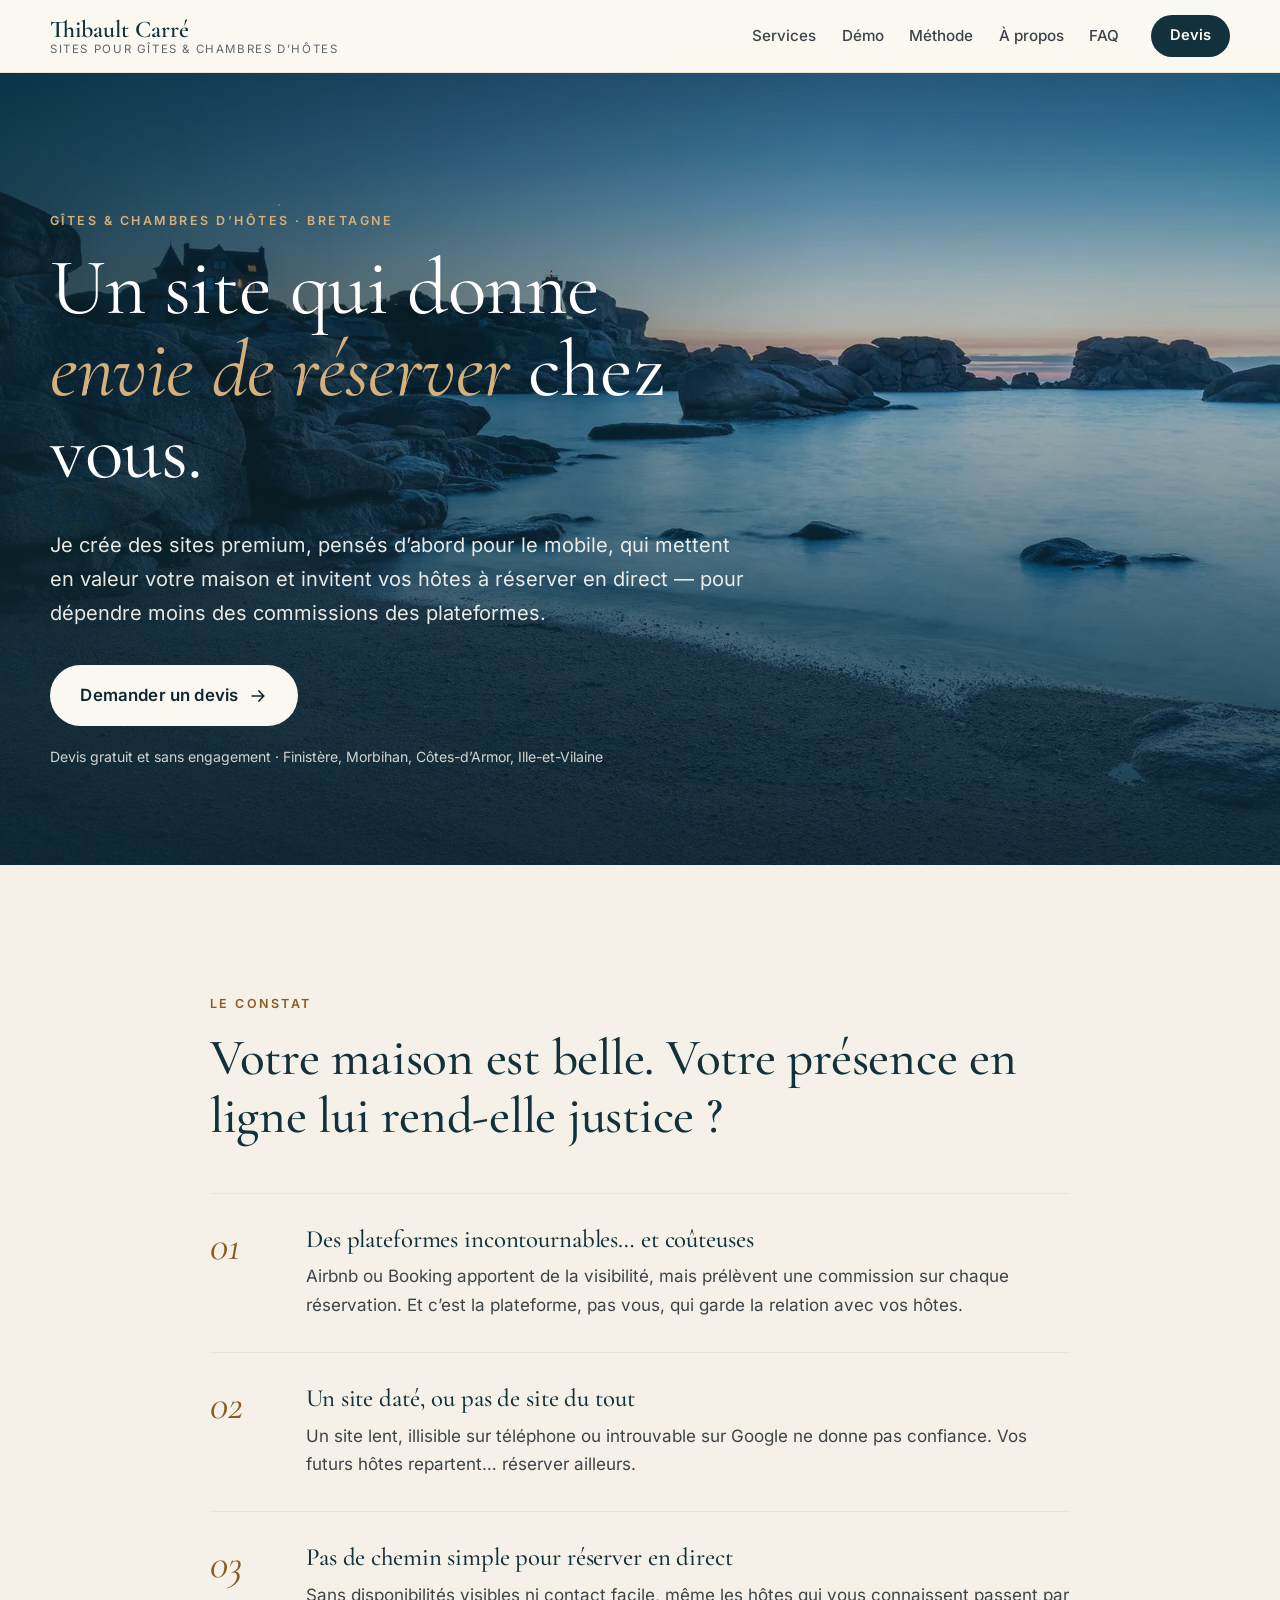
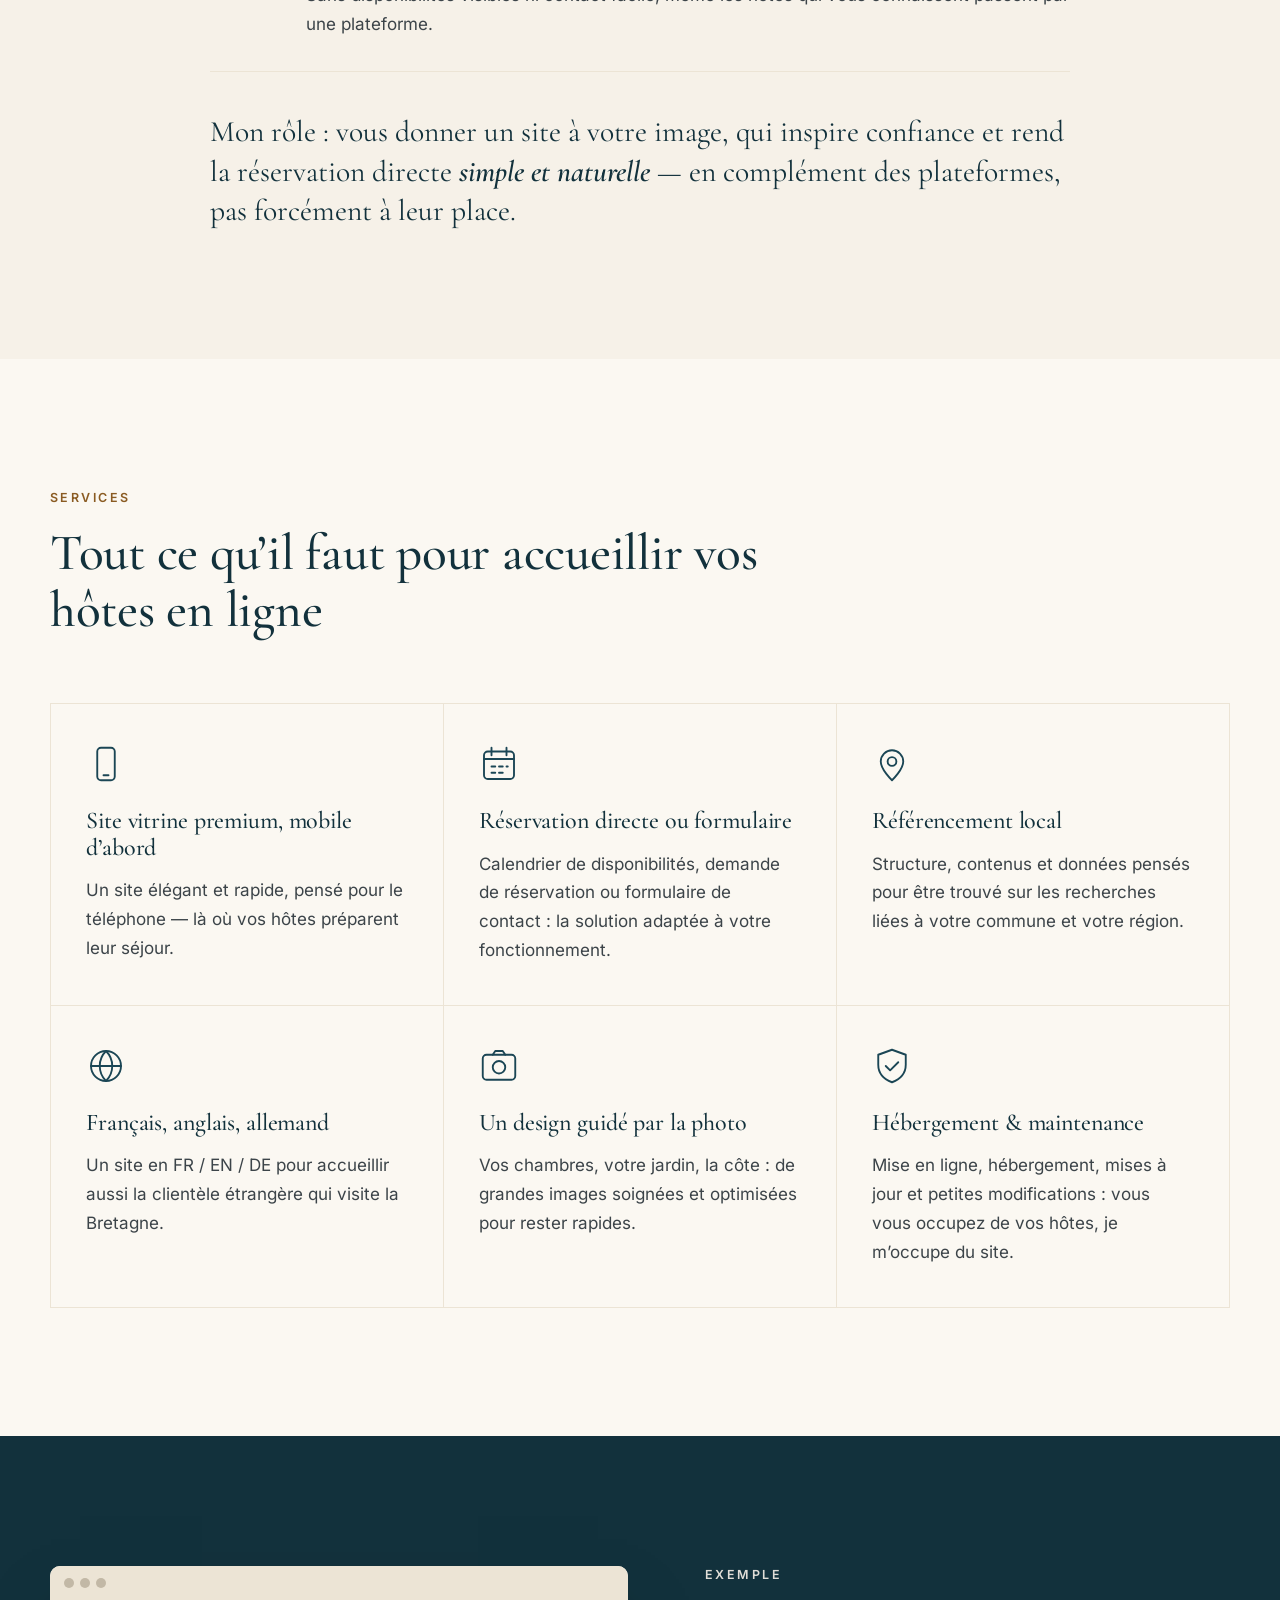
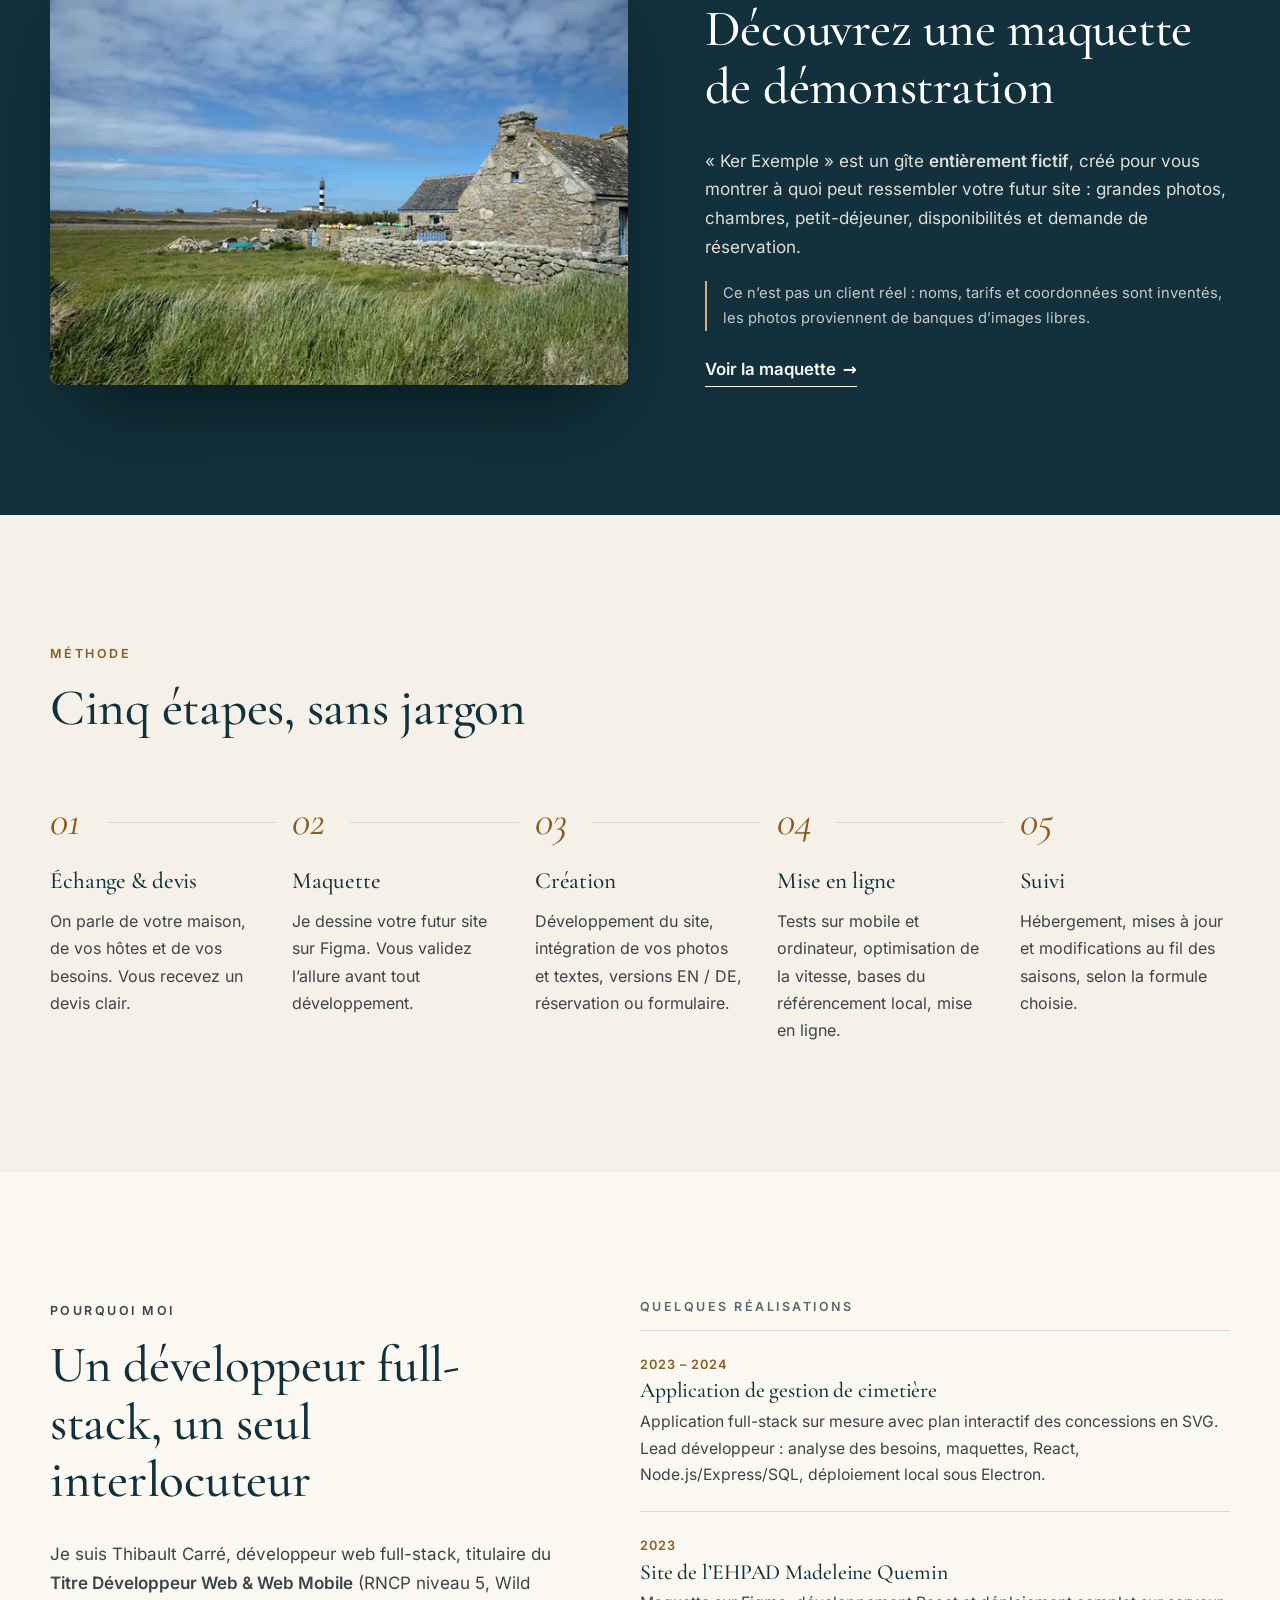
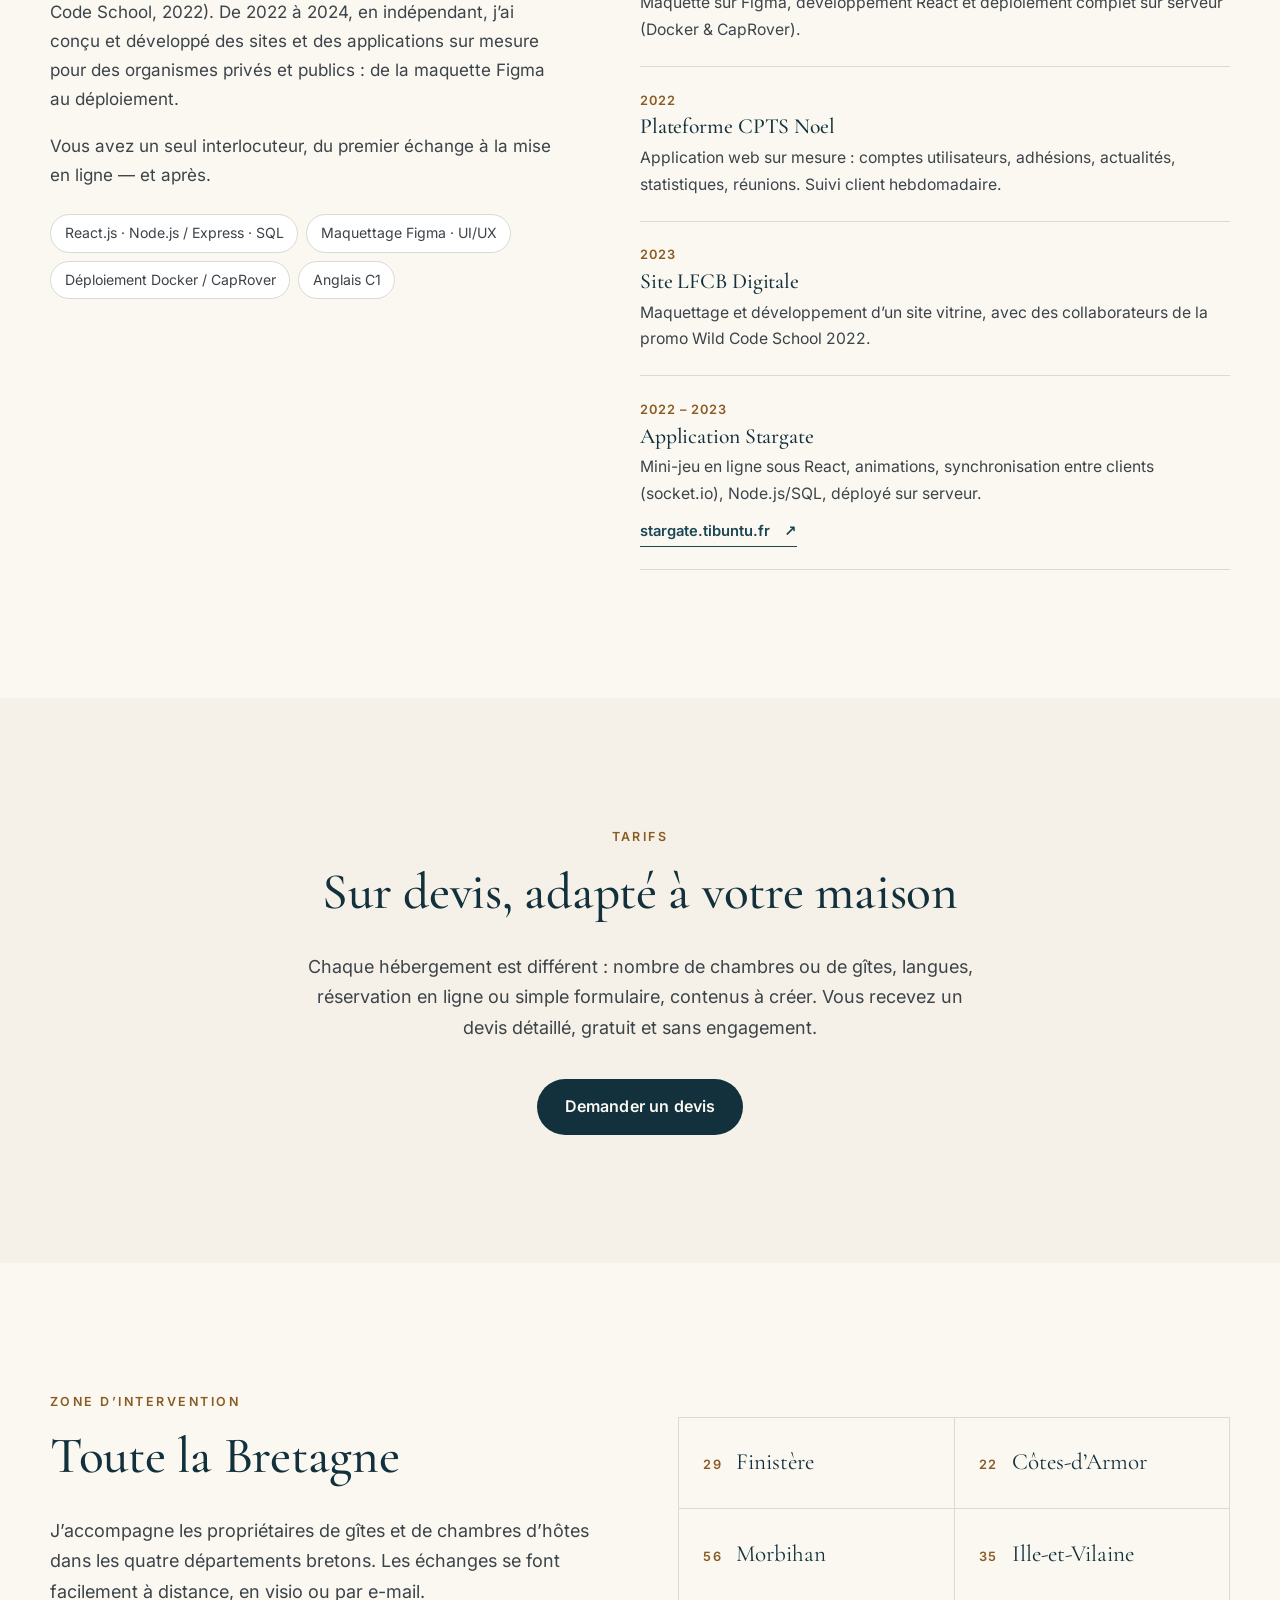
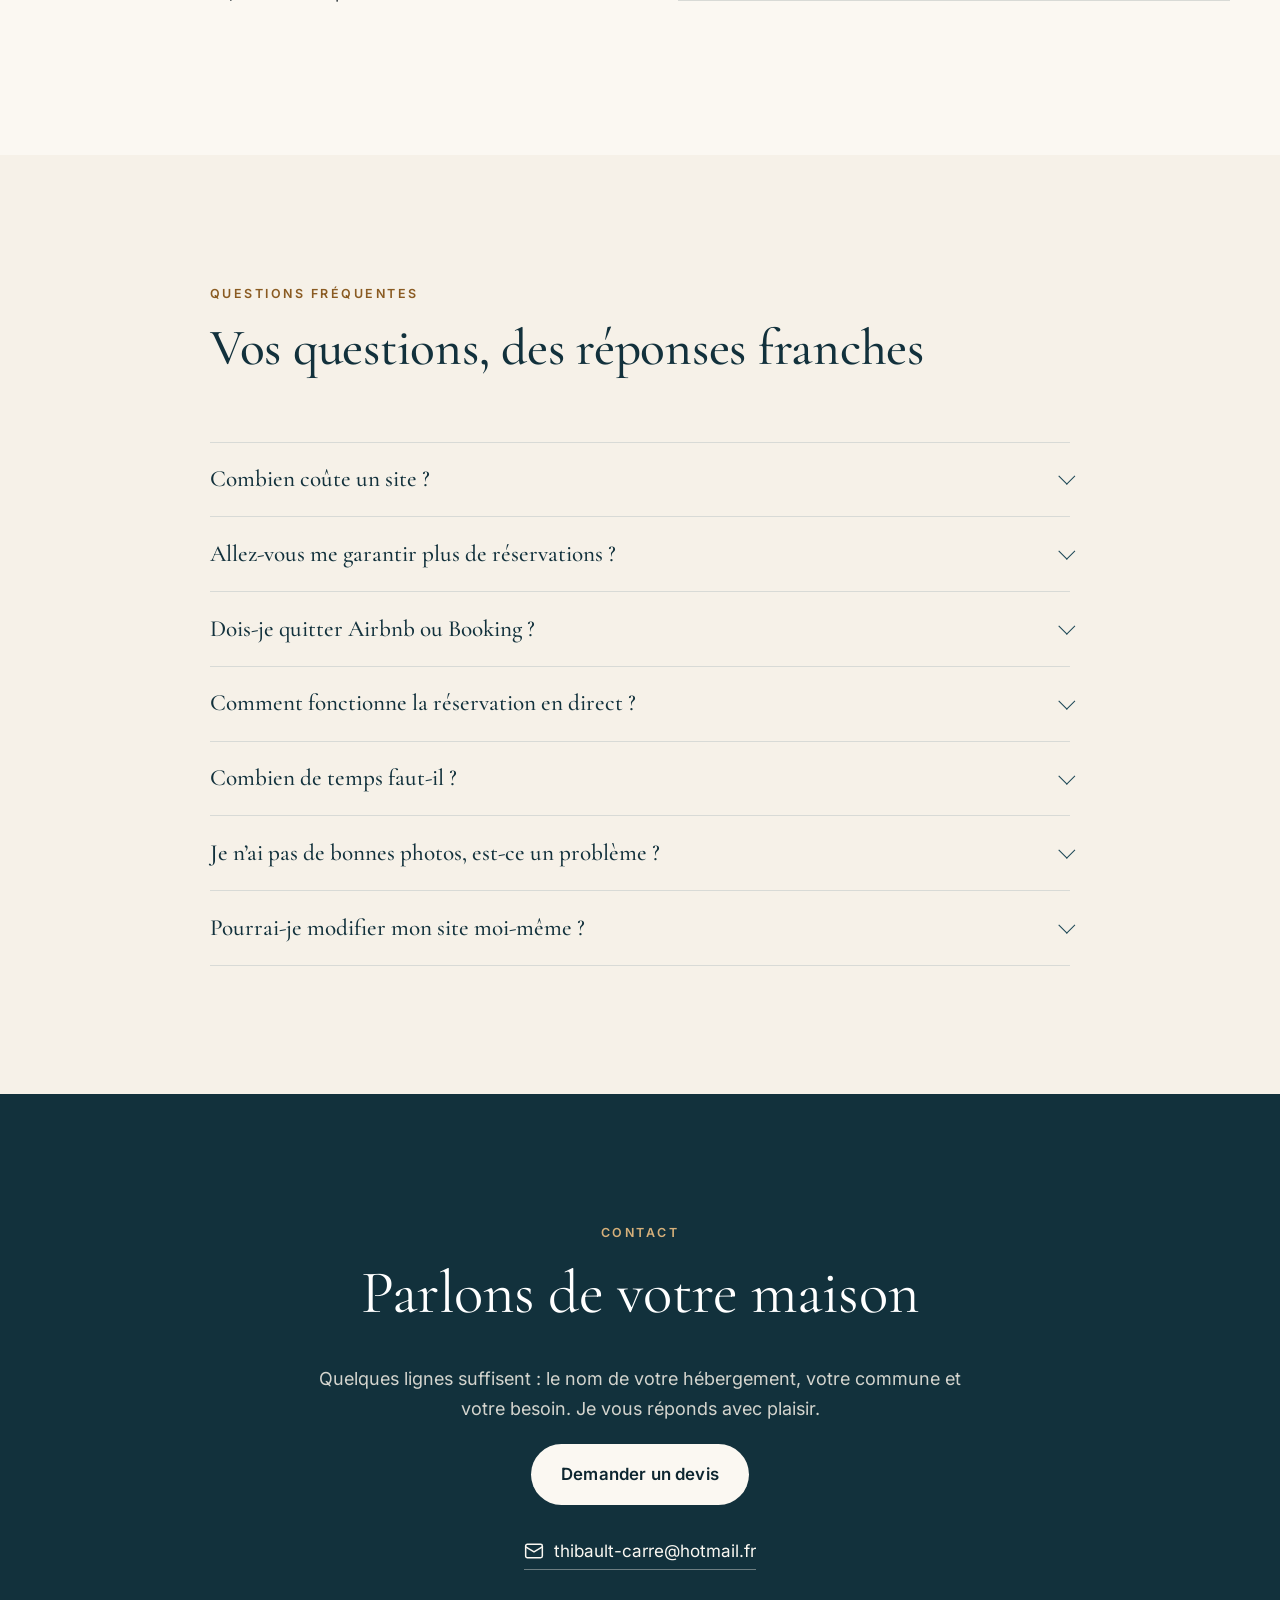
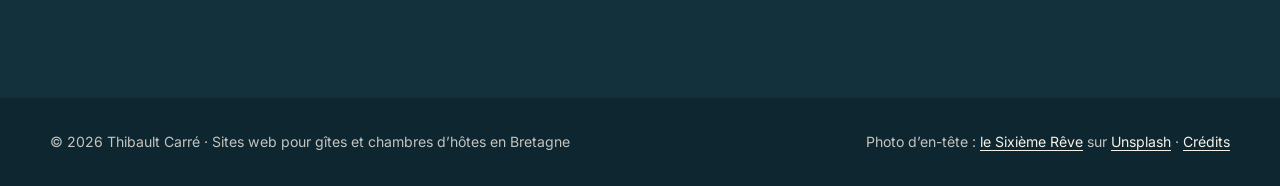
==== index.html @ 079b526a "Initial site" ====
<!DOCTYPE html>
<html lang="fr">
<head>
  <meta name="robots" content="noindex, nofollow">
  <meta charset="utf-8">
  <meta name="viewport" content="width=device-width, initial-scale=1">
  <!-- À PERSONNALISER : nom de marque (titre, og:site_name, JSON-LD, en-tête, pied de page) -->
  <title>Sites web premium pour gîtes et chambres d’hôtes en Bretagne — Thibault Carré</title>
  <meta name="description" content="Création de sites web premium, pensés mobile, pour les gîtes et chambres d’hôtes en Bretagne (Finistère, Morbihan, Côtes-d’Armor, Ille-et-Vilaine) : réservation en direct, référencement local, FR/EN/DE. Devis gratuit.">
  <meta name="author" content="Thibault Carré">
  <meta name="theme-color" content="#12313c">
  <!-- À COMPLÉTER une fois le domaine choisi : <link rel="canonical" href="https://VOTRE-DOMAINE/"> -->

  <!-- Open Graph / partage -->
  <meta property="og:type" content="website">
  <meta property="og:locale" content="fr_FR">
  <meta property="og:site_name" content="Thibault Carré — Sites pour gîtes en Bretagne">
  <meta property="og:title" content="Un site qui donne envie de réserver chez vous">
  <meta property="og:description" content="Sites web premium pour gîtes et chambres d’hôtes en Bretagne : plus de réservations en direct, moins de dépendance aux plateformes.">
  <!-- À COMPLÉTER : remplacer par l’URL absolue une fois en ligne (ex. https://VOTRE-DOMAINE/assets/img/og-image.jpg) -->
  <meta property="og:image" content="assets/img/og-image.jpg">
  <meta property="og:image:width" content="1200">
  <meta property="og:image:height" content="630">
  <meta property="og:image:alt" content="Côte de granit en Bretagne au crépuscule">
  <meta name="twitter:card" content="summary_large_image">

  <link rel="icon" href="assets/favicon.svg" type="image/svg+xml">
  <link rel="preload" href="assets/fonts/cormorant-garamond-latin-wght-normal.woff2" as="font" type="font/woff2" crossorigin>
  <link rel="preload" href="assets/fonts/inter-latin-wght-normal.woff2" as="font" type="font/woff2" crossorigin>
  <link rel="preload" as="image" href="assets/img/hero-cote-1280.webp" imagesrcset="assets/img/hero-cote-800.webp 800w, assets/img/hero-cote-1280.webp 1280w, assets/img/hero-cote-1920.webp 1920w" imagesizes="100vw" fetchpriority="high">
  <link rel="stylesheet" href="css/style.css">

  <script type="application/ld+json">
  {
    "@context": "https://schema.org",
    "@type": "ProfessionalService",
    "name": "Thibault Carré — Sites web pour gîtes et chambres d’hôtes en Bretagne",
    "description": "Création de sites web premium, mobile-first, pour gîtes et chambres d’hôtes : réservation en direct ou formulaire de contact, référencement local, sites multilingues FR/EN/DE, hébergement et maintenance.",
    "email": "mailto:thibault-carre@hotmail.fr",
    "image": "assets/img/og-image.jpg",
    "priceRange": "Sur devis",
    "founder": {
      "@type": "Person",
      "name": "Thibault Carré",
      "jobTitle": "Développeur web full-stack",
      "hasCredential": {
        "@type": "EducationalOccupationalCredential",
        "name": "Titre Professionnel Développeur Web & Web Mobile (RNCP niveau 5)",
        "recognizedBy": { "@type": "Organization", "name": "Wild Code School" }
      }
    },
    "areaServed": [
      { "@type": "AdministrativeArea", "name": "Finistère" },
      { "@type": "AdministrativeArea", "name": "Morbihan" },
      { "@type": "AdministrativeArea", "name": "Côtes-d’Armor" },
      { "@type": "AdministrativeArea", "name": "Ille-et-Vilaine" }
    ],
    "availableLanguage": ["fr", "en"],
    "serviceType": ["Création de site web", "Référencement local", "Hébergement et maintenance de site web"]
  }
  </script>
</head>
<body>
  <a class="skip-link" href="#contenu">Aller au contenu principal</a>

  <header class="site-header">
    <div class="container header-inner">
      <!-- À PERSONNALISER : nom de marque -->
      <a class="brand" href="#top">
        <span class="brand-name">Thibault Carré</span>
        <span class="brand-sub">Sites pour gîtes &amp; chambres d’hôtes</span>
      </a>
      <nav aria-label="Navigation principale">
        <ul class="nav-links">
          <li><a href="#services">Services</a></li>
          <li><a href="#demo">Démo</a></li>
          <li><a href="#methode">Méthode</a></li>
          <li><a href="#apropos">À propos</a></li>
          <li id="nav-temoignages" hidden><a href="#temoignages">Avis</a></li>
          <li><a href="#faq">FAQ</a></li>
        </ul>
      </nav>
      <a class="btn btn-small" href="mailto:thibault-carre@hotmail.fr?subject=Demande%20de%20devis%20%E2%80%93%20site%20pour%20mon%20g%C3%AEte%20ou%20ma%20chambre%20d%E2%80%99h%C3%B4tes&amp;body=Bonjour%20Thibault%2C%0A%0ANom%20de%20l%E2%80%99h%C3%A9bergement%20%3A%0ACommune%20%2F%20d%C3%A9partement%20%3A%0ASite%20actuel%20(s%E2%80%99il%20existe)%20%3A%0AVotre%20besoin%20%3A%0A%0AMerci%20!">Devis</a>
    </div>
  </header>

  <main id="contenu" tabindex="-1">
    <!-- HERO -->
    <section id="top" class="hero" aria-labelledby="hero-title">
      <picture class="hero-media">
        <img src="assets/img/hero-cote-1280.webp"
             srcset="assets/img/hero-cote-800.webp 800w, assets/img/hero-cote-1280.webp 1280w, assets/img/hero-cote-1920.webp 1920w"
             sizes="100vw" width="1920" height="1280" fetchpriority="high" decoding="async"
             alt="Plage et rochers de granit en Bretagne au crépuscule">
      </picture>
      <div class="container hero-content">
        <p class="eyebrow eyebrow-light">Gîtes &amp; chambres d’hôtes · Bretagne</p>
        <h1 id="hero-title">Un site qui donne <em>envie de réserver</em> chez vous.</h1>
        <p class="hero-lead">
          Je crée des sites premium, pensés d’abord pour le mobile, qui mettent en valeur votre maison et
          invitent vos hôtes à réserver en direct — pour dépendre moins des commissions des plateformes.
        </p>
        <a class="btn btn-hero" href="mailto:thibault-carre@hotmail.fr?subject=Demande%20de%20devis%20%E2%80%93%20site%20pour%20mon%20g%C3%AEte%20ou%20ma%20chambre%20d%E2%80%99h%C3%B4tes&amp;body=Bonjour%20Thibault%2C%0A%0ANom%20de%20l%E2%80%99h%C3%A9bergement%20%3A%0ACommune%20%2F%20d%C3%A9partement%20%3A%0ASite%20actuel%20(s%E2%80%99il%20existe)%20%3A%0AVotre%20besoin%20%3A%0A%0AMerci%20!">
          Demander un devis
          <svg aria-hidden="true" viewBox="0 0 24 24" width="20" height="20"><path fill="none" stroke="currentColor" stroke-width="2" stroke-linecap="round" stroke-linejoin="round" d="M5 12h14M13 6l6 6-6 6"/></svg>
        </a>
        <p class="hero-note">Devis gratuit et sans engagement · Finistère, Morbihan, Côtes-d’Armor, Ille-et-Vilaine</p>
      </div>
    </section>

    <!-- PROBLÈME -->
    <section class="section section-linen" aria-labelledby="pb-title">
      <div class="container narrow">
        <p class="eyebrow">Le constat</p>
        <h2 id="pb-title">Votre maison est belle. Votre présence en ligne lui rend-elle justice&nbsp;?</h2>
        <div class="problems">
          <article class="problem reveal">
            <span class="problem-num" aria-hidden="true">01</span>
            <h3>Des plateformes incontournables… et coûteuses</h3>
            <p>Airbnb ou Booking apportent de la visibilité, mais prélèvent une commission sur chaque réservation. Et c’est la plateforme, pas vous, qui garde la relation avec vos hôtes.</p>
          </article>
          <article class="problem reveal">
            <span class="problem-num" aria-hidden="true">02</span>
            <h3>Un site daté, ou pas de site du tout</h3>
            <p>Un site lent, illisible sur téléphone ou introuvable sur Google ne donne pas confiance. Vos futurs hôtes repartent… réserver ailleurs.</p>
          </article>
          <article class="problem reveal">
            <span class="problem-num" aria-hidden="true">03</span>
            <h3>Pas de chemin simple pour réserver en direct</h3>
            <p>Sans disponibilités visibles ni contact facile, même les hôtes qui vous connaissent passent par une plateforme.</p>
          </article>
        </div>
        <p class="problem-answer reveal">Mon rôle&nbsp;: vous donner un site à votre image, qui inspire confiance et rend la réservation directe <strong>simple et naturelle</strong> — en complément des plateformes, pas forcément à leur place.</p>
      </div>
    </section>

    <!-- SERVICES -->
    <section id="services" class="section" aria-labelledby="services-title">
      <div class="container">
        <header class="section-head">
          <p class="eyebrow">Services</p>
          <h2 id="services-title">Tout ce qu’il faut pour accueillir vos hôtes en ligne</h2>
        </header>
        <ul class="services">
          <li class="service reveal">
            <svg class="service-icon" aria-hidden="true" viewBox="0 0 32 32"><rect x="9" y="3" width="14" height="26" rx="3"/><path d="M14 25h4"/></svg>
            <h3>Site vitrine premium, mobile d’abord</h3>
            <p>Un site élégant et rapide, pensé pour le téléphone — là où vos hôtes préparent leur séjour.</p>
          </li>
          <li class="service reveal">
            <svg class="service-icon" aria-hidden="true" viewBox="0 0 32 32"><rect x="4" y="6" width="24" height="22" rx="3"/><path d="M4 12h24M10 3v6M22 3v6M10 18h3M16 18h3M22 18h1M10 23h3M16 23h3"/></svg>
            <h3>Réservation directe ou formulaire</h3>
            <p>Calendrier de disponibilités, demande de réservation ou formulaire de contact&nbsp;: la solution adaptée à votre fonctionnement.</p>
          </li>
          <li class="service reveal">
            <svg class="service-icon" aria-hidden="true" viewBox="0 0 32 32"><path d="M16 29s9-8.5 9-15a9 9 0 0 0-18 0c0 6.5 9 15 9 15Z"/><circle cx="16" cy="14" r="3.5"/></svg>
            <h3>Référencement local</h3>
            <p>Structure, contenus et données pensés pour être trouvé sur les recherches liées à votre commune et votre région.</p>
          </li>
          <li class="service reveal">
            <svg class="service-icon" aria-hidden="true" viewBox="0 0 32 32"><circle cx="16" cy="16" r="12"/><path d="M4 16h24M16 4c3.5 3.5 5 7.5 5 12s-1.5 8.5-5 12c-3.5-3.5-5-7.5-5-12s1.5-8.5 5-12Z"/></svg>
            <h3>Français, anglais, allemand</h3>
            <p>Un site en FR / EN / DE pour accueillir aussi la clientèle étrangère qui visite la Bretagne.</p>
          </li>
          <li class="service reveal">
            <svg class="service-icon" aria-hidden="true" viewBox="0 0 32 32"><rect x="3" y="7" width="26" height="20" rx="3"/><circle cx="16" cy="17" r="5"/><path d="M11 7l2-3h6l2 3"/></svg>
            <h3>Un design guidé par la photo</h3>
            <p>Vos chambres, votre jardin, la côte&nbsp;: de grandes images soignées et optimisées pour rester rapides.</p>
          </li>
          <li class="service reveal">
            <svg class="service-icon" aria-hidden="true" viewBox="0 0 32 32"><path d="M16 3 5 7v8c0 7 4.7 11.6 11 14 6.3-2.4 11-7 11-14V7L16 3Z"/><path d="m11 16 3.5 3.5L21 13"/></svg>
            <h3>Hébergement &amp; maintenance</h3>
            <p>Mise en ligne, hébergement, mises à jour et petites modifications&nbsp;: vous vous occupez de vos hôtes, je m’occupe du site.</p>
          </li>
        </ul>
      </div>
    </section>

    <!-- DÉMO -->
    <section id="demo" class="section section-sea" aria-labelledby="demo-title">
      <div class="container demo-grid">
        <div class="demo-visual reveal">
          <div class="browser" aria-hidden="true"><span></span><span></span><span></span></div>
          <img src="assets/img/demo-apercu-960.webp"
               srcset="assets/img/demo-apercu-640.webp 640w, assets/img/demo-apercu-960.webp 960w"
               sizes="(max-width: 860px) 92vw, 560px" width="960" height="640" loading="lazy" decoding="async"
               alt="Aperçu de la maquette : maison en pierre et phare sous un ciel bleu">
        </div>
        <div class="demo-text">
          <p class="eyebrow eyebrow-light">Exemple</p>
          <h2 id="demo-title">Découvrez une maquette de démonstration</h2>
          <p>
            « Ker Exemple » est un gîte <strong>entièrement fictif</strong>, créé pour vous montrer à quoi peut ressembler
            votre futur site&nbsp;: grandes photos, chambres, petit-déjeuner, disponibilités et demande de réservation.
          </p>
          <p class="demo-disclaimer">Ce n’est pas un client réel&nbsp;: noms, tarifs et coordonnées sont inventés, les photos proviennent de banques d’images libres.</p>
          <a class="link-arrow" href="demo-gite/">Voir la maquette <span aria-hidden="true">→</span></a>
        </div>
      </div>
    </section>

    <!-- MÉTHODE -->
    <section id="methode" class="section section-linen" aria-labelledby="methode-title">
      <div class="container">
        <header class="section-head">
          <p class="eyebrow">Méthode</p>
          <h2 id="methode-title">Cinq étapes, sans jargon</h2>
        </header>
        <ol class="steps">
          <li class="step reveal">
            <h3>Échange &amp; devis</h3>
            <p>On parle de votre maison, de vos hôtes et de vos besoins. Vous recevez un devis clair.</p>
          </li>
          <li class="step reveal">
            <h3>Maquette</h3>
            <p>Je dessine votre futur site sur Figma. Vous validez l’allure avant tout développement.</p>
          </li>
          <li class="step reveal">
            <h3>Création</h3>
            <p>Développement du site, intégration de vos photos et textes, versions EN / DE, réservation ou formulaire.</p>
          </li>
          <li class="step reveal">
            <h3>Mise en ligne</h3>
            <p>Tests sur mobile et ordinateur, optimisation de la vitesse, bases du référencement local, mise en ligne.</p>
          </li>
          <li class="step reveal">
            <h3>Suivi</h3>
            <p>Hébergement, mises à jour et modifications au fil des saisons, selon la formule choisie.</p>
          </li>
        </ol>
      </div>
    </section>

    <!-- POURQUOI MOI -->
    <section id="apropos" class="section" aria-labelledby="apropos-title">
      <div class="container about-grid">
        <div class="about-intro">
          <p class="eyebrow">Pourquoi moi</p>
          <h2 id="apropos-title">Un développeur full-stack, un seul interlocuteur</h2>
          <p>
            Je suis Thibault Carré, développeur web full-stack, titulaire du
            <strong>Titre Développeur Web &amp; Web Mobile</strong> (RNCP niveau 5, Wild Code School, 2022).
            De 2022 à 2024, en indépendant, j’ai conçu et développé des sites et des applications sur mesure pour des
            organismes privés et publics&nbsp;: de la maquette Figma au déploiement.
          </p>
          <p>
            Vous avez un seul interlocuteur, du premier échange à la mise en ligne — et après.
          </p>
          <ul class="creds">
            <li>React.js · Node.js / Express · SQL</li>
            <li>Maquettage Figma · UI/UX</li>
            <li>Déploiement Docker / CapRover</li>
            <li>Anglais C1</li>
          </ul>
        </div>
        <div class="about-projects">
          <h3 class="projects-title">Quelques réalisations</h3>
          <ul class="projects">
            <li class="project reveal">
              <p class="project-date">2023 – 2024</p>
              <h4>Application de gestion de cimetière</h4>
              <p>Application full-stack sur mesure avec plan interactif des concessions en SVG. Lead développeur&nbsp;: analyse des besoins, maquettes, React, Node.js/Express/SQL, déploiement local sous Electron.</p>
            </li>
            <li class="project reveal">
              <p class="project-date">2023</p>
              <h4>Site de l’EHPAD Madeleine Quemin</h4>
              <p>Maquette sur Figma, développement React et déploiement complet sur serveur (Docker &amp; CapRover).</p>
            </li>
            <li class="project reveal">
              <p class="project-date">2022</p>
              <h4>Plateforme CPTS Noel</h4>
              <p>Application web sur mesure&nbsp;: comptes utilisateurs, adhésions, actualités, statistiques, réunions. Suivi client hebdomadaire.</p>
            </li>
            <li class="project reveal">
              <p class="project-date">2023</p>
              <h4>Site LFCB Digitale</h4>
              <p>Maquettage et développement d’un site vitrine, avec des collaborateurs de la promo Wild Code School 2022.</p>
            </li>
            <li class="project reveal">
              <p class="project-date">2022 – 2023</p>
              <h4>Application Stargate</h4>
              <p>Mini-jeu en ligne sous React, animations, synchronisation entre clients (socket.io), Node.js/SQL, déployé sur serveur.</p>
              <a class="link-arrow link-small" href="https://stargate.tibuntu.fr" target="_blank" rel="noopener noreferrer">stargate.tibuntu.fr<span class="visually-hidden"> (nouvel onglet)</span> <span aria-hidden="true">↗</span></a>
            </li>
          </ul>
        </div>
      </div>
    </section>

    <!-- TARIFS -->
    <section id="tarifs" class="section section-linen" aria-labelledby="tarifs-title">
      <div class="container narrow center">
        <p class="eyebrow">Tarifs</p>
        <h2 id="tarifs-title">Sur devis, adapté à votre maison</h2>
        <p class="section-intro">
          Chaque hébergement est différent&nbsp;: nombre de chambres ou de gîtes, langues, réservation en ligne ou simple
          formulaire, contenus à créer. Vous recevez un devis détaillé, gratuit et sans engagement.
        </p>
        <!-- À COMPLÉTER (optionnel) : afficher des formules avec prix indicatifs, par ex.
             <ul class="offers"><li>Site vitrine — à partir de XXX € HT</li><li>Maintenance — XX € / mois</li></ul>
             Laisser « Sur devis » tant que les prix ne sont pas fixés. -->
        <a class="btn" href="mailto:thibault-carre@hotmail.fr?subject=Demande%20de%20devis%20%E2%80%93%20site%20pour%20mon%20g%C3%AEte%20ou%20ma%20chambre%20d%E2%80%99h%C3%B4tes&amp;body=Bonjour%20Thibault%2C%0A%0ANom%20de%20l%E2%80%99h%C3%A9bergement%20%3A%0ACommune%20%2F%20d%C3%A9partement%20%3A%0ASite%20actuel%20(s%E2%80%99il%20existe)%20%3A%0AVotre%20besoin%20%3A%0A%0AMerci%20!">Demander un devis</a>
      </div>
    </section>

    <!-- TÉMOIGNAGES
         Section masquée par défaut : activer avec showTestimonials: true dans js/config.js.
         N’ajouter QUE de vrais avis, avec l’accord écrit des personnes citées. Modèle :
         <figure class="testimonial">
           <blockquote><p>« Texte de l’avis »</p></blockquote>
           <figcaption>Prénom N., nom de l’hébergement, commune</figcaption>
         </figure>
    -->
    <section id="temoignages" class="section" aria-labelledby="temoignages-title" hidden>
      <div class="container">
        <header class="section-head">
          <p class="eyebrow">Témoignages</p>
          <h2 id="temoignages-title">Ils m’ont fait confiance</h2>
        </header>
        <div class="testimonials">
          <!-- Ajouter ici les <figure class="testimonial"> -->
        </div>
      </div>
    </section>

    <!-- ZONE -->
    <section id="zone" class="section" aria-labelledby="zone-title">
      <div class="container zone-grid">
        <div>
          <p class="eyebrow">Zone d’intervention</p>
          <h2 id="zone-title">Toute la Bretagne</h2>
          <p class="section-intro">J’accompagne les propriétaires de gîtes et de chambres d’hôtes dans les quatre départements bretons. Les échanges se font facilement à distance, en visio ou par e-mail.</p>
        </div>
        <ul class="departments">
          <li><span class="dep-num">29</span> Finistère</li>
          <li><span class="dep-num">22</span> Côtes-d’Armor</li>
          <li><span class="dep-num">56</span> Morbihan</li>
          <li><span class="dep-num">35</span> Ille-et-Vilaine</li>
        </ul>
      </div>
    </section>

    <!-- FAQ -->
    <section id="faq" class="section section-linen" aria-labelledby="faq-title">
      <div class="container narrow">
        <header class="section-head">
          <p class="eyebrow">Questions fréquentes</p>
          <h2 id="faq-title">Vos questions, des réponses franches</h2>
        </header>
        <div class="faq">
          <details>
            <summary>Combien coûte un site&nbsp;?</summary>
            <p>Le prix dépend du nombre de pages et de langues, de la solution de réservation et des contenus à préparer. Après un premier échange, vous recevez un devis détaillé, gratuit et sans engagement.</p>
          </details>
          <details>
            <summary>Allez-vous me garantir plus de réservations&nbsp;?</summary>
            <p>Non, et personne ne devrait vous le promettre. Un site clair, rapide et rassurant, avec un moyen simple de réserver en direct, met toutes les chances de votre côté&nbsp;; le résultat dépend aussi de votre hébergement, de vos photos, de vos avis et de la saison.</p>
          </details>
          <details>
            <summary>Dois-je quitter Airbnb ou Booking&nbsp;?</summary>
            <p>Pas du tout. Le site est un complément&nbsp;: les plateformes vous apportent de la visibilité, votre site vous permet d’accueillir en direct les hôtes qui vous ont trouvé, qui reviennent ou qui viennent sur recommandation.</p>
          </details>
          <details>
            <summary>Comment fonctionne la réservation en direct&nbsp;?</summary>
            <p>Selon vos besoins&nbsp;: un calendrier de disponibilités avec demande de réservation, un formulaire de contact, ou l’intégration d’un outil que vous utilisez déjà. On choisit ensemble la solution la plus simple à gérer au quotidien.</p>
          </details>
          <details>
            <summary>Combien de temps faut-il&nbsp;?</summary>
            <p>Cela dépend surtout de la taille du site et de la disponibilité des contenus (photos, textes, traductions). Un calendrier prévisionnel est indiqué dans le devis.</p>
          </details>
          <details>
            <summary>Je n’ai pas de bonnes photos, est-ce un problème&nbsp;?</summary>
            <p>Les photos font beaucoup pour donner envie de réserver. On en parle dès le premier échange pour trouver la meilleure option avec ce que vous avez déjà.</p>
          </details>
          <details>
            <summary>Pourrai-je modifier mon site moi-même&nbsp;?</summary>
            <p>On en discute au moment du devis&nbsp;: selon vos envies, je peux prévoir des contenus faciles à mettre à jour, ou m’occuper des modifications dans le cadre de la maintenance.</p>
          </details>
        </div>
      </div>
    </section>

    <!-- CONTACT -->
    <section id="contact" class="section section-sea contact" aria-labelledby="contact-title">
      <div class="container narrow center">
        <p class="eyebrow eyebrow-light">Contact</p>
        <h2 id="contact-title">Parlons de votre maison</h2>
        <p class="section-intro">Quelques lignes suffisent&nbsp;: le nom de votre hébergement, votre commune et votre besoin. Je vous réponds avec plaisir.</p>
        <a class="btn btn-hero" href="mailto:thibault-carre@hotmail.fr?subject=Demande%20de%20devis%20%E2%80%93%20site%20pour%20mon%20g%C3%AEte%20ou%20ma%20chambre%20d%E2%80%99h%C3%B4tes&amp;body=Bonjour%20Thibault%2C%0A%0ANom%20de%20l%E2%80%99h%C3%A9bergement%20%3A%0ACommune%20%2F%20d%C3%A9partement%20%3A%0ASite%20actuel%20(s%E2%80%99il%20existe)%20%3A%0AVotre%20besoin%20%3A%0A%0AMerci%20!">Demander un devis</a>
        <ul class="contact-list">
          <li>
            <a class="contact-link" href="mailto:thibault-carre@hotmail.fr">
              <svg aria-hidden="true" viewBox="0 0 24 24" width="20" height="20"><g fill="none" stroke="currentColor" stroke-width="1.8" stroke-linecap="round" stroke-linejoin="round"><rect x="2" y="4" width="20" height="16" rx="2"/><path d="m22 7-10 6L2 7"/></g></svg>
              <span>thibault-carre@hotmail.fr</span>
            </a>
          </li>
          <!-- Téléphone : affiché seulement si showPhone: true dans js/config.js -->
          <li id="phone-item" hidden>
            <a class="contact-link" id="phone-link" href="#contact">
              <svg aria-hidden="true" viewBox="0 0 24 24" width="20" height="20"><path fill="none" stroke="currentColor" stroke-width="1.8" stroke-linecap="round" stroke-linejoin="round" d="M22 16.9v3a2 2 0 0 1-2.2 2 19.8 19.8 0 0 1-8.6-3.1 19.5 19.5 0 0 1-6-6A19.8 19.8 0 0 1 2.1 4.2 2 2 0 0 1 4.1 2h3a2 2 0 0 1 2 1.7c.1 1 .4 1.9.7 2.8a2 2 0 0 1-.5 2.1L8 9.9a16 16 0 0 0 6 6l1.3-1.3a2 2 0 0 1 2.1-.4c.9.3 1.8.6 2.8.7a2 2 0 0 1 1.7 2Z"/></svg>
              <span>Téléphone</span>
            </a>
          </li>
        </ul>
      </div>
    </section>
  </main>

  <footer class="site-footer">
    <div class="container footer-inner">
      <p>© <span id="year">2026</span> Thibault Carré · Sites web pour gîtes et chambres d’hôtes en Bretagne</p>
      <!-- À COMPLÉTER avant mise en ligne : page « Mentions légales » (statut, SIRET, hébergeur). -->
      <p>Photo d’en-tête&nbsp;: <a href="https://unsplash.com/photos/a-beach-with-rocks-and-water-at-dusk-pIkvLMlvVH0">le Sixième Rêve</a> sur <a href="https://unsplash.com/">Unsplash</a> · <a href="CREDITS.md">Crédits</a></p>
    </div>
  </footer>

  <script src="js/config.js"></script>
  <script src="js/main.js"></script>
</body>
</html>
---- css/style.css ----
/* Polices auto-hébergées (SIL Open Font License 1.1) — voir assets/fonts/LICENSE-*.txt */
@font-face {
  font-family: "Cormorant Garamond";
  font-style: normal;
  font-weight: 300 700;
  font-display: swap;
  src: url("../assets/fonts/cormorant-garamond-latin-wght-normal.woff2") format("woff2");
}
@font-face {
  font-family: "Cormorant Garamond";
  font-style: italic;
  font-weight: 300 700;
  font-display: swap;
  src: url("../assets/fonts/cormorant-garamond-latin-wght-italic.woff2") format("woff2");
}
@font-face {
  font-family: "Inter";
  font-style: normal;
  font-weight: 100 900;
  font-display: swap;
  src: url("../assets/fonts/inter-latin-wght-normal.woff2") format("woff2");
}

/* ===== Variables ===== */
:root {
  --sea-900: #0d2630;
  --sea-800: #12313c;
  --sea-700: #1b4655;
  --sea-500: #3f7486;
  --sea-200: #c9dde2;
  --granite-700: #3c4449;
  --granite-500: #5d676d;
  --granite-200: #d8dad6;
  --linen-50: #fbf8f2;
  --linen-100: #f6f1e8;
  --linen-200: #ece4d5;
  --brass: #8a5b22;
  --brass-light: #d6b07a;
  --ink: #1d2427;
  --serif: "Cormorant Garamond", "Iowan Old Style", "Palatino Linotype", Georgia, serif;
  --sans: "Inter", system-ui, -apple-system, "Segoe UI", Roboto, Arial, sans-serif;
  --radius: 4px;
  --header-h: 72px;
  --ease: cubic-bezier(.2,.7,.2,1);
}

/* ===== Base ===== */
*, *::before, *::after { box-sizing: border-box; }
html { scroll-behavior: smooth; scroll-padding-top: calc(var(--header-h) + 16px); -webkit-text-size-adjust: 100%; }
body { margin: 0; font-family: var(--sans); font-size: 1.0625rem; line-height: 1.7; color: var(--ink); background: var(--linen-50); -webkit-font-smoothing: antialiased; }
img, svg { display: block; max-width: 100%; }
img { height: auto; }
h1, h2, h3, h4 { font-family: var(--serif); font-weight: 500; line-height: 1.12; margin: 0 0 .6em; color: var(--sea-800); letter-spacing: -.005em; }
h2 { font-size: clamp(2.1rem, 4.6vw, 3.2rem); }
h3 { font-size: 1.55rem; }
h4 { font-size: 1.35rem; }
p { margin: 0 0 1.1em; }
a { color: var(--sea-700); text-underline-offset: .2em; text-decoration-thickness: 1px; }
a:hover { color: var(--sea-900); }
ul, ol { margin: 0; padding: 0; list-style: none; }
strong { font-weight: 600; }
.container { width: min(1180px, 100% - 3rem); margin-inline: auto; }
.narrow { width: min(860px, 100% - 3rem); }
.center { text-align: center; }
.visually-hidden { position: absolute !important; width: 1px; height: 1px; margin: -1px; overflow: hidden; clip: rect(0 0 0 0); white-space: nowrap; border: 0; }
:focus-visible { outline: 3px solid var(--brass-light); outline-offset: 3px; }
main:focus { outline: none; }
.skip-link { position: absolute; left: 1rem; top: -100px; z-index: 100; padding: .8rem 1.1rem; background: var(--sea-900); color: #fff; font-weight: 600; text-decoration: none; }
.skip-link:focus { top: 1rem; color: #fff; }

.eyebrow { font-family: var(--sans); font-size: .78rem; font-weight: 600; letter-spacing: .2em; text-transform: uppercase; color: var(--brass); margin-bottom: 1rem; }
.eyebrow-light { color: var(--brass-light); }

/* ===== Boutons ===== */
.btn { display: inline-flex; align-items: center; gap: .6rem; min-height: 48px; padding: .9rem 1.7rem; border-radius: 999px; background: var(--sea-800); color: var(--linen-50); font-weight: 600; font-size: 1rem; text-decoration: none; letter-spacing: .01em; transition: background-color .25s var(--ease), transform .25s var(--ease), box-shadow .25s var(--ease); }
.btn:hover { background: var(--sea-900); color: #fff; transform: translateY(-1px); box-shadow: 0 10px 30px -12px rgba(13,38,48,.55); }
.btn-small { min-height: 42px; padding: .55rem 1.15rem; font-size: .92rem; }
.btn-hero { background: var(--linen-50); color: var(--sea-900); font-size: 1.05rem; padding: 1rem 1.9rem; }
.btn-hero:hover { background: #fff; color: var(--sea-900); }
.btn svg { transition: transform .25s var(--ease); }
.btn:hover svg { transform: translateX(3px); }
.link-arrow { display: inline-flex; gap: .45rem; font-weight: 600; text-decoration: none; border-bottom: 1px solid currentColor; padding-bottom: 2px; }
.link-arrow span { transition: transform .25s var(--ease); }
.link-arrow:hover span { transform: translateX(3px); }
.link-small { font-size: .92rem; }

/* ===== En-tête ===== */
.site-header { position: sticky; top: 0; z-index: 50; background: rgba(251,248,242,.92); backdrop-filter: blur(12px); -webkit-backdrop-filter: blur(12px); border-bottom: 1px solid var(--linen-200); }
.header-inner { display: flex; align-items: center; gap: 2rem; height: var(--header-h); }
.brand { display: flex; flex-direction: column; text-decoration: none; line-height: 1.15; margin-right: auto; }
.brand-name { font-family: var(--serif); font-size: 1.5rem; font-weight: 600; color: var(--sea-800); }
.brand-sub { font-size: .72rem; letter-spacing: .14em; text-transform: uppercase; color: var(--granite-500); }
.nav-links { display: flex; gap: 1.6rem; }
.nav-links a { color: var(--granite-700); text-decoration: none; font-size: .95rem; font-weight: 500; padding: .4rem 0; border-bottom: 1px solid transparent; transition: border-color .2s; }
.nav-links a:hover { color: var(--sea-800); border-color: var(--sea-800); }

/* ===== Hero ===== */
.hero { position: relative; min-height: min(88vh, 820px); display: flex; align-items: flex-end; color: var(--linen-50); overflow: hidden; background: var(--sea-900); }
.hero-media, .hero-media img { position: absolute; inset: 0; width: 100%; height: 100%; }
.hero-media img { object-fit: cover; object-position: center 60%; }
.hero::after { content: ""; position: absolute; inset: 0; background: linear-gradient(180deg, rgba(13,38,48,.2) 0%, rgba(13,38,48,.35) 40%, rgba(13,38,48,.88) 100%), linear-gradient(90deg, rgba(13,38,48,.6) 0%, rgba(13,38,48,0) 65%); }
.hero-content { position: relative; z-index: 1; padding: 7rem 0 clamp(3.5rem, 8vw, 6rem); max-width: 1180px; }
.hero h1 { color: #fff; font-size: clamp(2.6rem, 6.4vw, 5rem); font-weight: 400; line-height: 1.02; max-width: 17ch; margin-bottom: .45em; }
.hero h1 em { font-style: italic; color: var(--brass-light); }
.hero-lead { font-size: clamp(1.08rem, 1.6vw, 1.25rem); max-width: 54ch; color: rgba(251,248,242,.92); margin-bottom: 2.2rem; }
.hero-note { margin: 1.2rem 0 0; font-size: .88rem; color: rgba(251,248,242,.82); }
@media (prefers-reduced-motion: no-preference) {
  .hero-media img { animation: heroZoom 14s var(--ease) both; }
  .hero-content > * { animation: rise .9s var(--ease) both; }
  .hero-content > :nth-child(2) { animation-delay: .1s; }
  .hero-content > :nth-child(3) { animation-delay: .2s; }
  .hero-content > :nth-child(4) { animation-delay: .3s; }
  .hero-content > :nth-child(5) { animation-delay: .4s; }
  @keyframes heroZoom { from { transform: scale(1.07); } to { transform: scale(1); } }
  @keyframes rise { from { opacity: 0; transform: translateY(18px); } to { opacity: 1; transform: none; } }
}

/* ===== Sections ===== */
.section { padding: clamp(4.5rem, 10vw, 8rem) 0; }
.section-linen { background: var(--linen-100); }
.section-sea { background: var(--sea-800); color: var(--linen-100); }
.section-sea h2, .section-sea h3 { color: #fff; }
.section-sea a:not(.btn) { color: var(--linen-50); }
.section-head { max-width: 760px; margin-bottom: clamp(2.5rem, 5vw, 4rem); }
.section-intro { font-size: 1.12rem; color: var(--granite-700); max-width: 62ch; }
.center .section-intro { margin-inline: auto; }
.section-sea .section-intro { color: rgba(246,241,232,.85); }

/* Révélation au défilement */
.anim .reveal { opacity: 0; transform: translateY(22px); transition: opacity .8s var(--ease), transform .8s var(--ease); }
.anim .reveal.is-in { opacity: 1; transform: none; }

/* ===== Problème ===== */
.problems { display: grid; gap: 0; margin: 3rem 0 2.5rem; border-top: 1px solid var(--linen-200); }
.problem { display: grid; grid-template-columns: 4.5rem 1fr; column-gap: 1.5rem; padding: 2rem 0; border-bottom: 1px solid var(--linen-200); }
.problem-num { grid-row: span 2; font-family: var(--serif); font-size: 2.6rem; line-height: 1; color: var(--brass); font-style: italic; }
.problem h3 { margin-bottom: .35em; }
.problem p { margin: 0; color: var(--granite-700); }
.problem-answer { font-family: var(--serif); font-size: clamp(1.4rem, 2.6vw, 1.85rem); line-height: 1.35; color: var(--sea-800); margin: 0; }
.problem-answer strong { font-weight: 600; font-style: italic; }

/* ===== Services ===== */
.services { display: grid; grid-template-columns: repeat(3, 1fr); gap: 1px; background: var(--linen-200); border: 1px solid var(--linen-200); }
.service { background: var(--linen-50); padding: 2.5rem 2.2rem; transition: background-color .3s var(--ease); }
.service:hover { background: #fff; }
.service-icon { width: 40px; height: 40px; margin-bottom: 1.5rem; fill: none; stroke: var(--sea-700); stroke-width: 1.5; stroke-linecap: round; stroke-linejoin: round; }
.service h3 { font-size: 1.5rem; }
.service p { margin: 0; color: var(--granite-700); }

/* ===== Démo ===== */
.demo-grid { display: grid; grid-template-columns: 1.1fr 1fr; gap: clamp(2.5rem, 6vw, 5.5rem); align-items: center; }
.demo-visual { background: var(--linen-100); border-radius: 10px; overflow: hidden; box-shadow: 0 40px 80px -30px rgba(0,0,0,.6); }
.browser { display: flex; gap: 6px; padding: 12px 14px; background: var(--linen-200); }
.browser span { width: 10px; height: 10px; border-radius: 50%; background: #c2b8a6; }
.demo-visual img { width: 100%; aspect-ratio: 3 / 2; object-fit: cover; }
.demo-text p { color: rgba(246,241,232,.9); }
.demo-disclaimer { font-size: .92rem; border-left: 2px solid var(--brass-light); padding-left: 1rem; color: rgba(246,241,232,.8) !important; }
.demo-text .link-arrow { font-size: 1.05rem; margin-top: .5rem; }

/* ===== Méthode ===== */
.steps { display: grid; grid-template-columns: repeat(5, 1fr); gap: 2rem; counter-reset: step; }
.step { position: relative; padding-top: 4.2rem; counter-increment: step; }
.step::before { content: counter(step, decimal-leading-zero); position: absolute; top: 0; left: 0; font-family: var(--serif); font-style: italic; font-size: 2.6rem; line-height: 1; color: var(--brass); }
.step::after { content: ""; position: absolute; top: 1.3rem; left: 3.6rem; right: -1rem; height: 1px; background: var(--granite-200); }
.step:last-child::after { display: none; }
.step h3 { font-size: 1.45rem; }
.step p { margin: 0; color: var(--granite-700); font-size: 1rem; }

/* ===== À propos ===== */
.about-grid { display: grid; grid-template-columns: 1fr 1.15fr; gap: clamp(2.5rem, 6vw, 6rem); align-items: start; }
.about-intro p { color: var(--granite-700); }
.creds { display: flex; flex-wrap: wrap; gap: .5rem; margin-top: 1.5rem; }
.creds li { font-size: .88rem; padding: .4rem .85rem; border: 1px solid var(--granite-200); border-radius: 999px; color: var(--granite-700); background: #fff; }
.projects-title { font-family: var(--sans); font-size: .78rem; font-weight: 600; letter-spacing: .2em; text-transform: uppercase; color: var(--granite-500); margin-bottom: 1rem; }
.projects { border-top: 1px solid var(--granite-200); }
.project { padding: 1.4rem 0; border-bottom: 1px solid var(--granite-200); }
.project-date { font-size: .8rem; font-weight: 600; letter-spacing: .08em; color: var(--brass); margin: 0 0 .2rem; }
.project h4 { margin-bottom: .3em; }
.project p:not(.project-date) { margin: 0; color: var(--granite-700); font-size: .98rem; }
.project .link-arrow { margin-top: .7rem; }

/* ===== Tarifs ===== */
#tarifs .btn { margin-top: 1rem; }

/* ===== Témoignages ===== */
.testimonials { display: grid; grid-template-columns: repeat(auto-fit, minmax(280px, 1fr)); gap: 2rem; }
.testimonial { margin: 0; padding: 2rem; background: var(--linen-100); }
.testimonial blockquote { margin: 0 0 1rem; font-family: var(--serif); font-size: 1.4rem; line-height: 1.4; color: var(--sea-800); }
.testimonial figcaption { font-size: .9rem; color: var(--granite-500); }

/* ===== Zone ===== */
.zone-grid { display: grid; grid-template-columns: 1fr 1fr; gap: clamp(2rem, 6vw, 5rem); align-items: center; }
.departments { display: grid; grid-template-columns: 1fr 1fr; gap: 1px; background: var(--granite-200); border: 1px solid var(--granite-200); }
.departments li { display: flex; align-items: baseline; gap: .9rem; padding: 1.6rem 1.5rem; background: var(--linen-50); font-family: var(--serif); font-size: 1.45rem; color: var(--sea-800); }
.dep-num { font-family: var(--sans); font-size: .8rem; font-weight: 600; letter-spacing: .1em; color: var(--brass); }

/* ===== FAQ ===== */
.faq { border-top: 1px solid var(--granite-200); }
.faq details { border-bottom: 1px solid var(--granite-200); }
.faq summary { list-style: none; cursor: pointer; display: flex; justify-content: space-between; align-items: center; gap: 1.5rem; padding: 1.4rem 0; font-family: var(--serif); font-size: 1.45rem; font-weight: 500; color: var(--sea-800); line-height: 1.25; }
.faq summary::-webkit-details-marker { display: none; }
.faq summary::after { content: ""; flex: none; width: 12px; height: 12px; border-right: 1.5px solid var(--sea-700); border-bottom: 1.5px solid var(--sea-700); transform: rotate(45deg) translateY(-4px); transition: transform .25s var(--ease); }
.faq details[open] summary::after { transform: rotate(-135deg) translateY(-2px); }
.faq details p { margin: 0 0 1.5rem; max-width: 68ch; color: var(--granite-700); }

/* ===== Contact ===== */
.contact h2 { font-size: clamp(2.4rem, 5.5vw, 3.8rem); font-weight: 400; }
.contact-list { display: flex; flex-wrap: wrap; justify-content: center; gap: 1rem 2rem; margin-top: 2rem; }
.contact-link { display: inline-flex; align-items: center; gap: .6rem; color: var(--linen-50); text-decoration: none; border-bottom: 1px solid rgba(246,241,232,.4); padding-bottom: 3px; word-break: break-all; }
.contact-link:hover { color: #fff; border-color: #fff; }

/* ===== Pied de page ===== */
.site-footer { background: var(--sea-900); color: rgba(246,241,232,.78); font-size: .88rem; padding: 2rem 0; }
.footer-inner { display: flex; flex-wrap: wrap; justify-content: space-between; gap: .75rem 2rem; }
.footer-inner p { margin: 0; }
.site-footer a { color: var(--linen-100); }

/* ===== Responsive ===== */
@media (max-width: 1080px) {
  .steps { grid-template-columns: repeat(3, 1fr); row-gap: 3rem; }
  .step::after { display: none; }
}
@media (max-width: 960px) {
  .nav-links { display: none; }
  .services { grid-template-columns: repeat(2, 1fr); }
  .about-grid, .demo-grid, .zone-grid { grid-template-columns: 1fr; }
}
@media (max-width: 640px) {
  :root { --header-h: 64px; }
  .container, .narrow { width: calc(100% - 2.5rem); }
  .brand-name { font-size: 1.3rem; }
  .brand-sub { font-size: .58rem; letter-spacing: .06em; white-space: nowrap; }
  .hero { min-height: 86vh; }
  .hero-content { padding-top: 5rem; }
  .services { grid-template-columns: 1fr; }
  .service { padding: 2rem 1.6rem; }
  .steps { grid-template-columns: 1fr; gap: 2rem; }
  .step { padding: 0 0 0 4rem; }
  .step::before { font-size: 2.2rem; }
  .problem { grid-template-columns: 3.2rem 1fr; column-gap: 1rem; }
  .problem-num { font-size: 2.1rem; }
  .departments { grid-template-columns: 1fr; }
  .faq summary { font-size: 1.3rem; }
}
@media (prefers-reduced-motion: reduce) {
  html { scroll-behavior: auto; }
  *, *::before, *::after { animation: none !important; transition-duration: .01ms !important; }
}
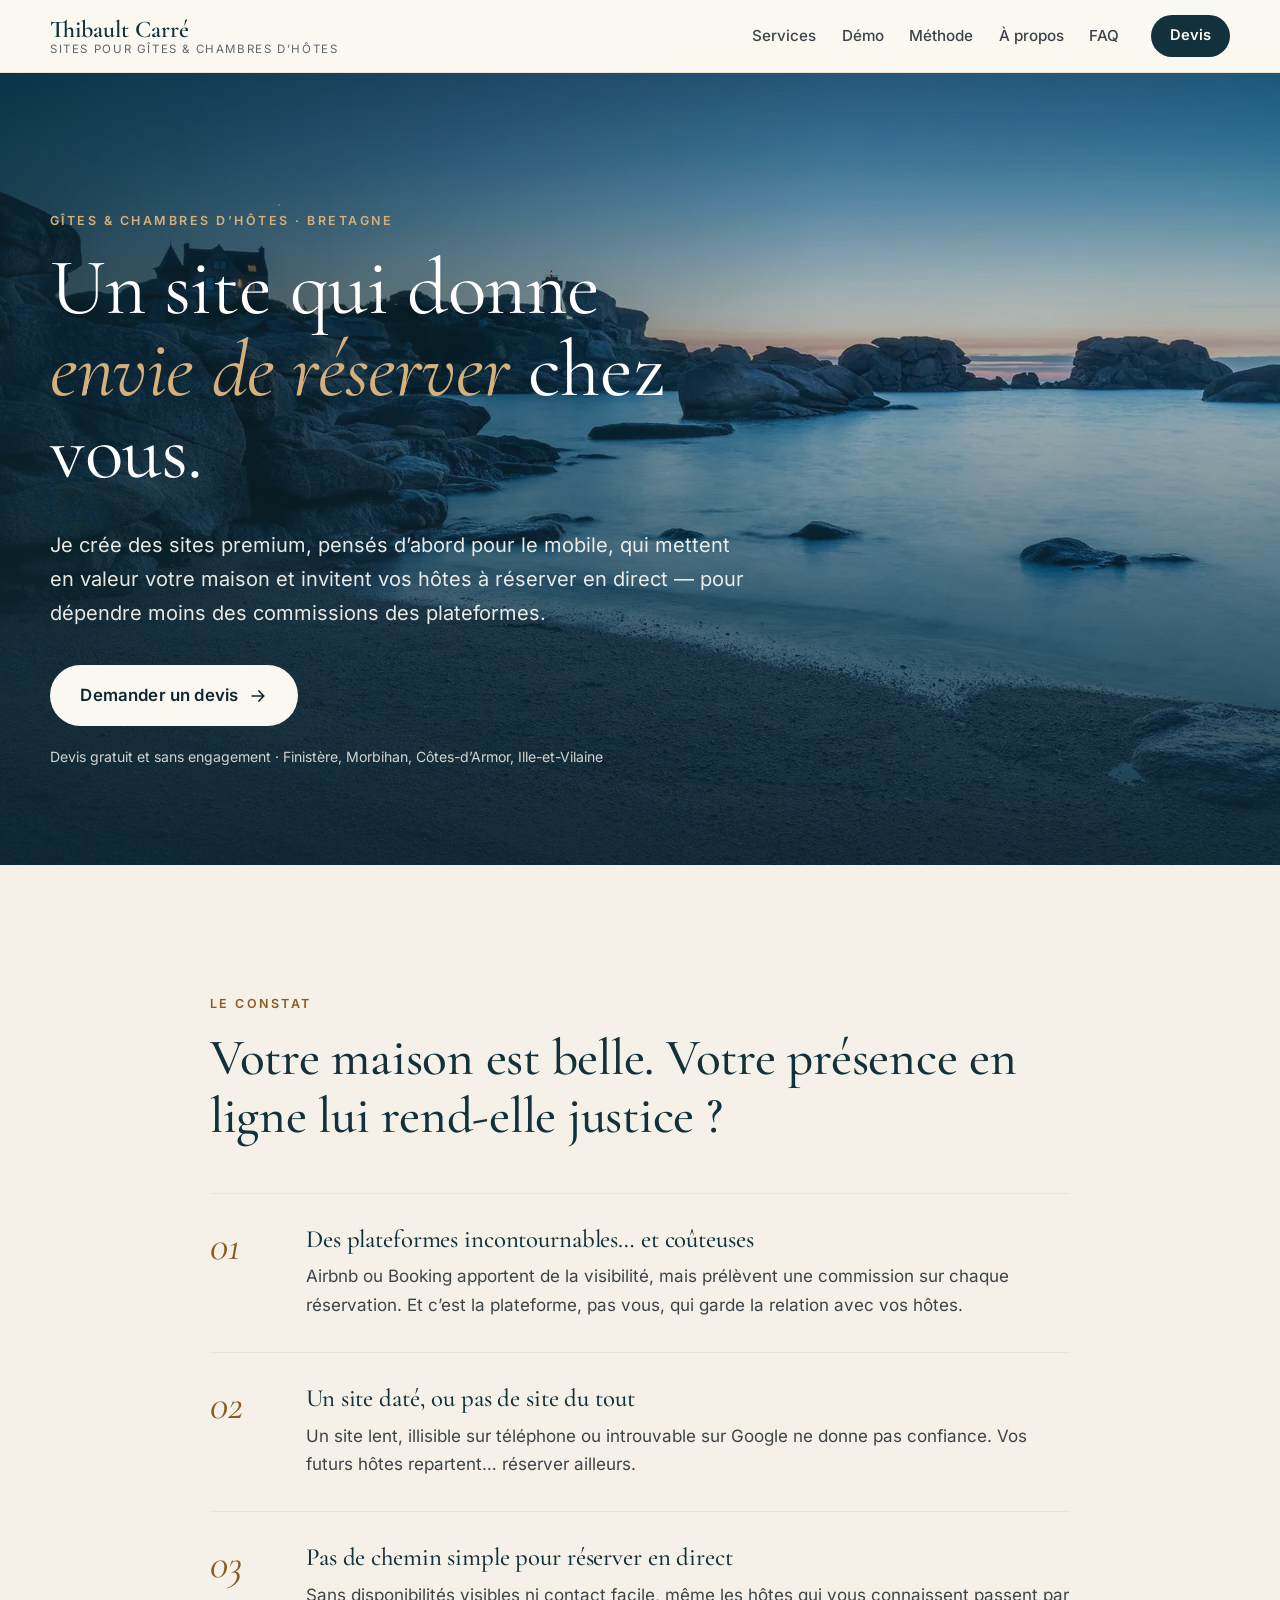
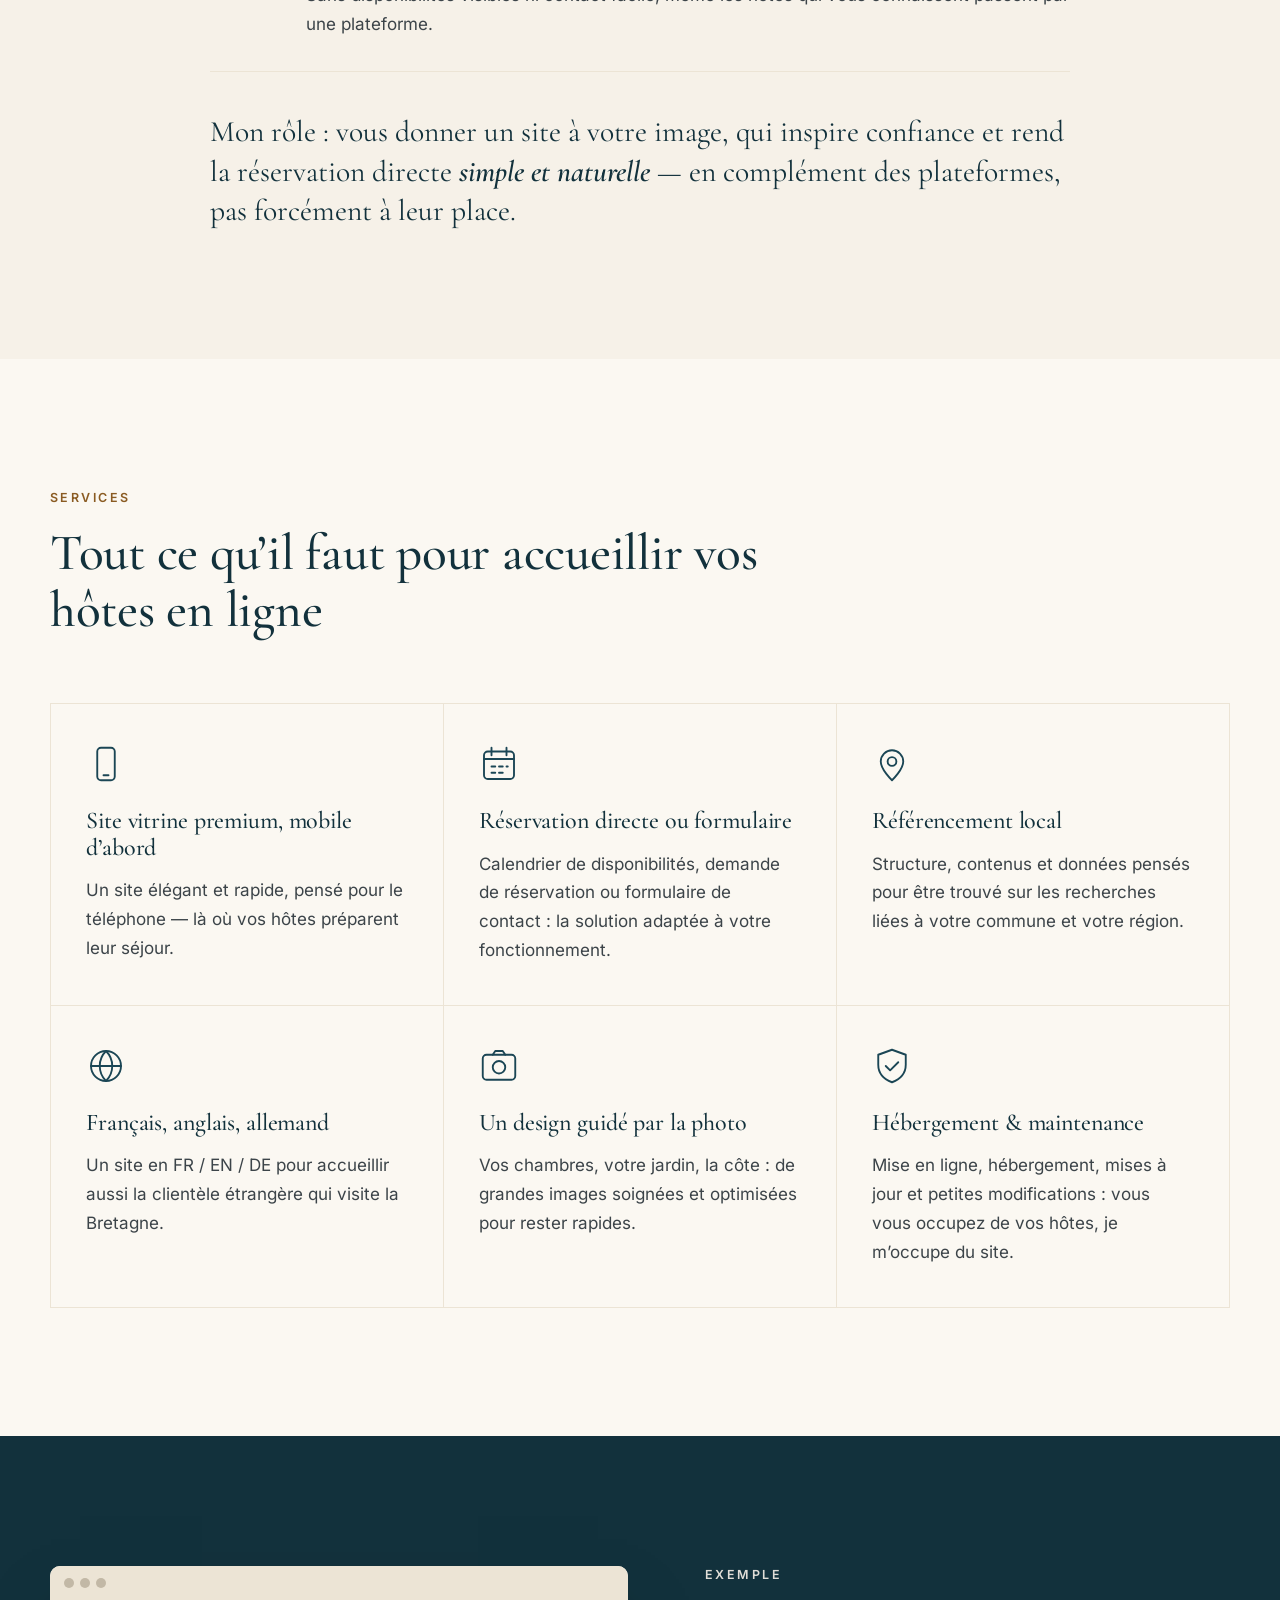
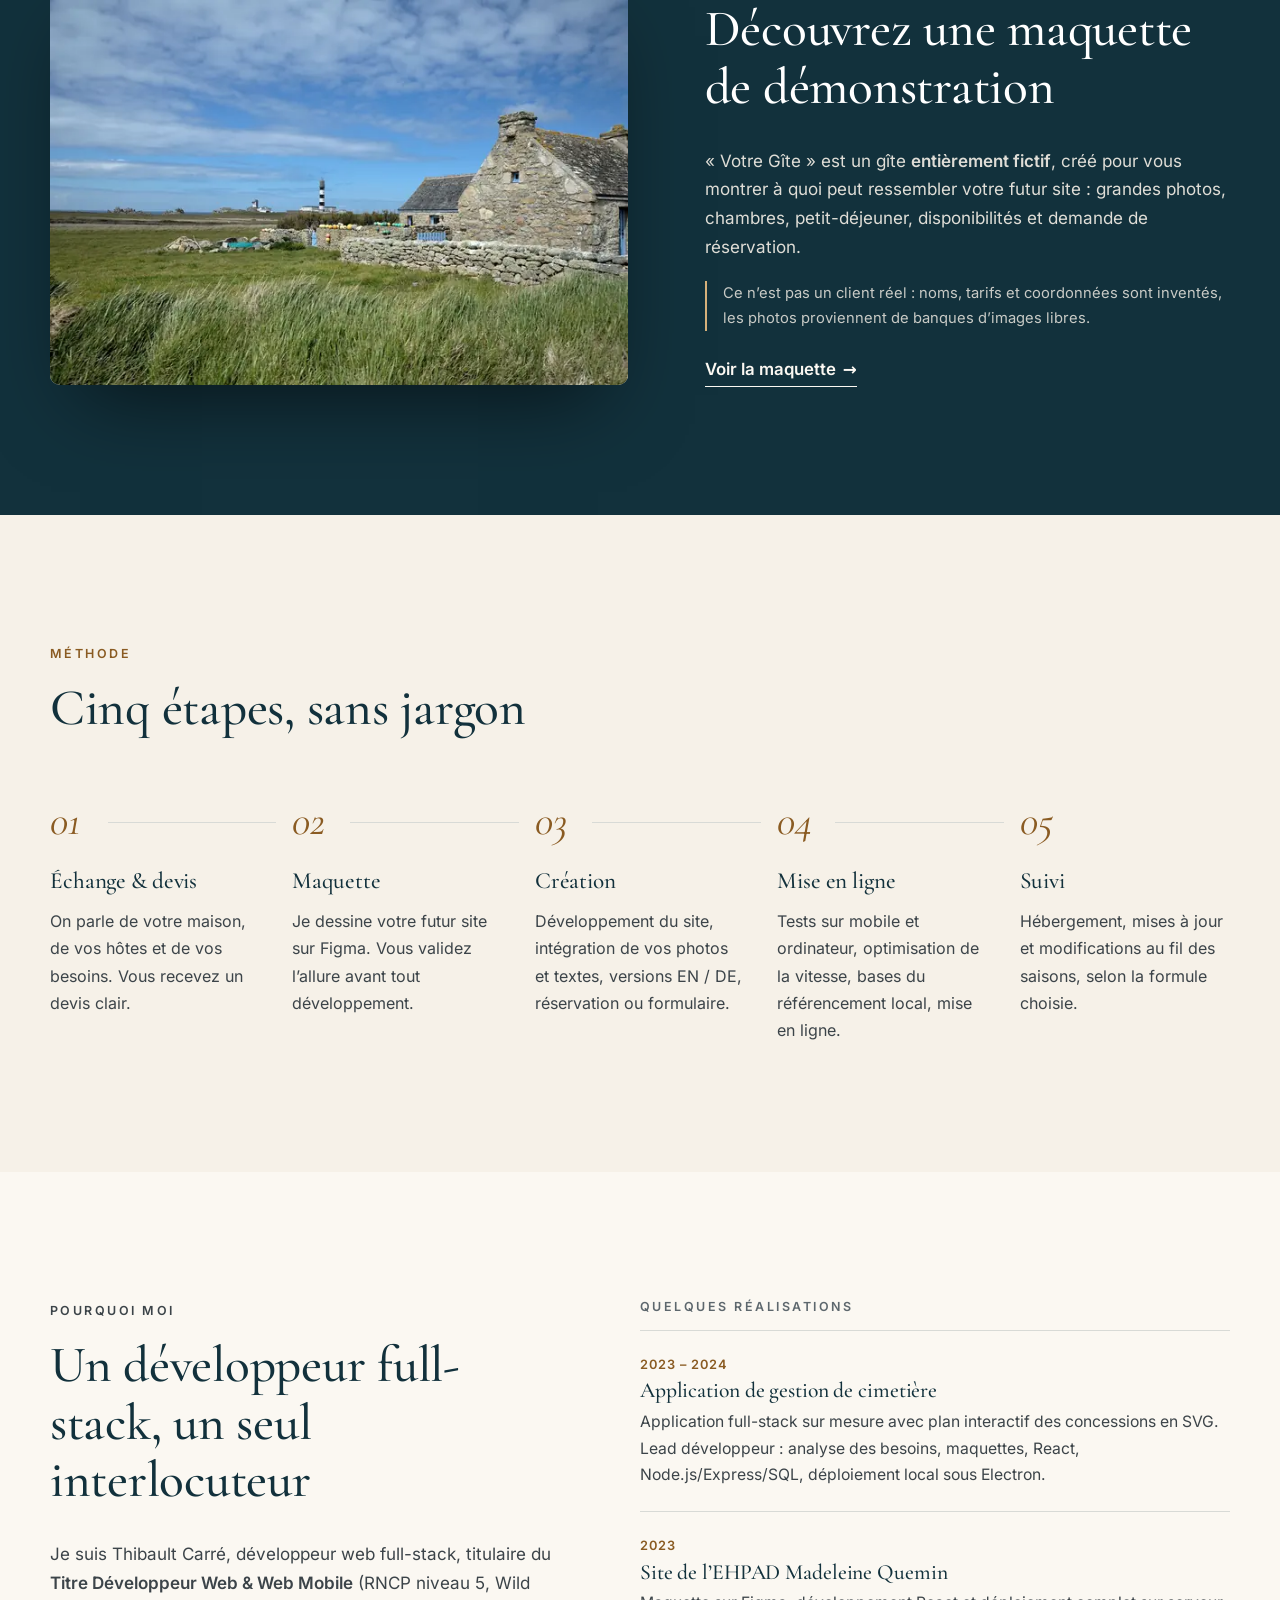
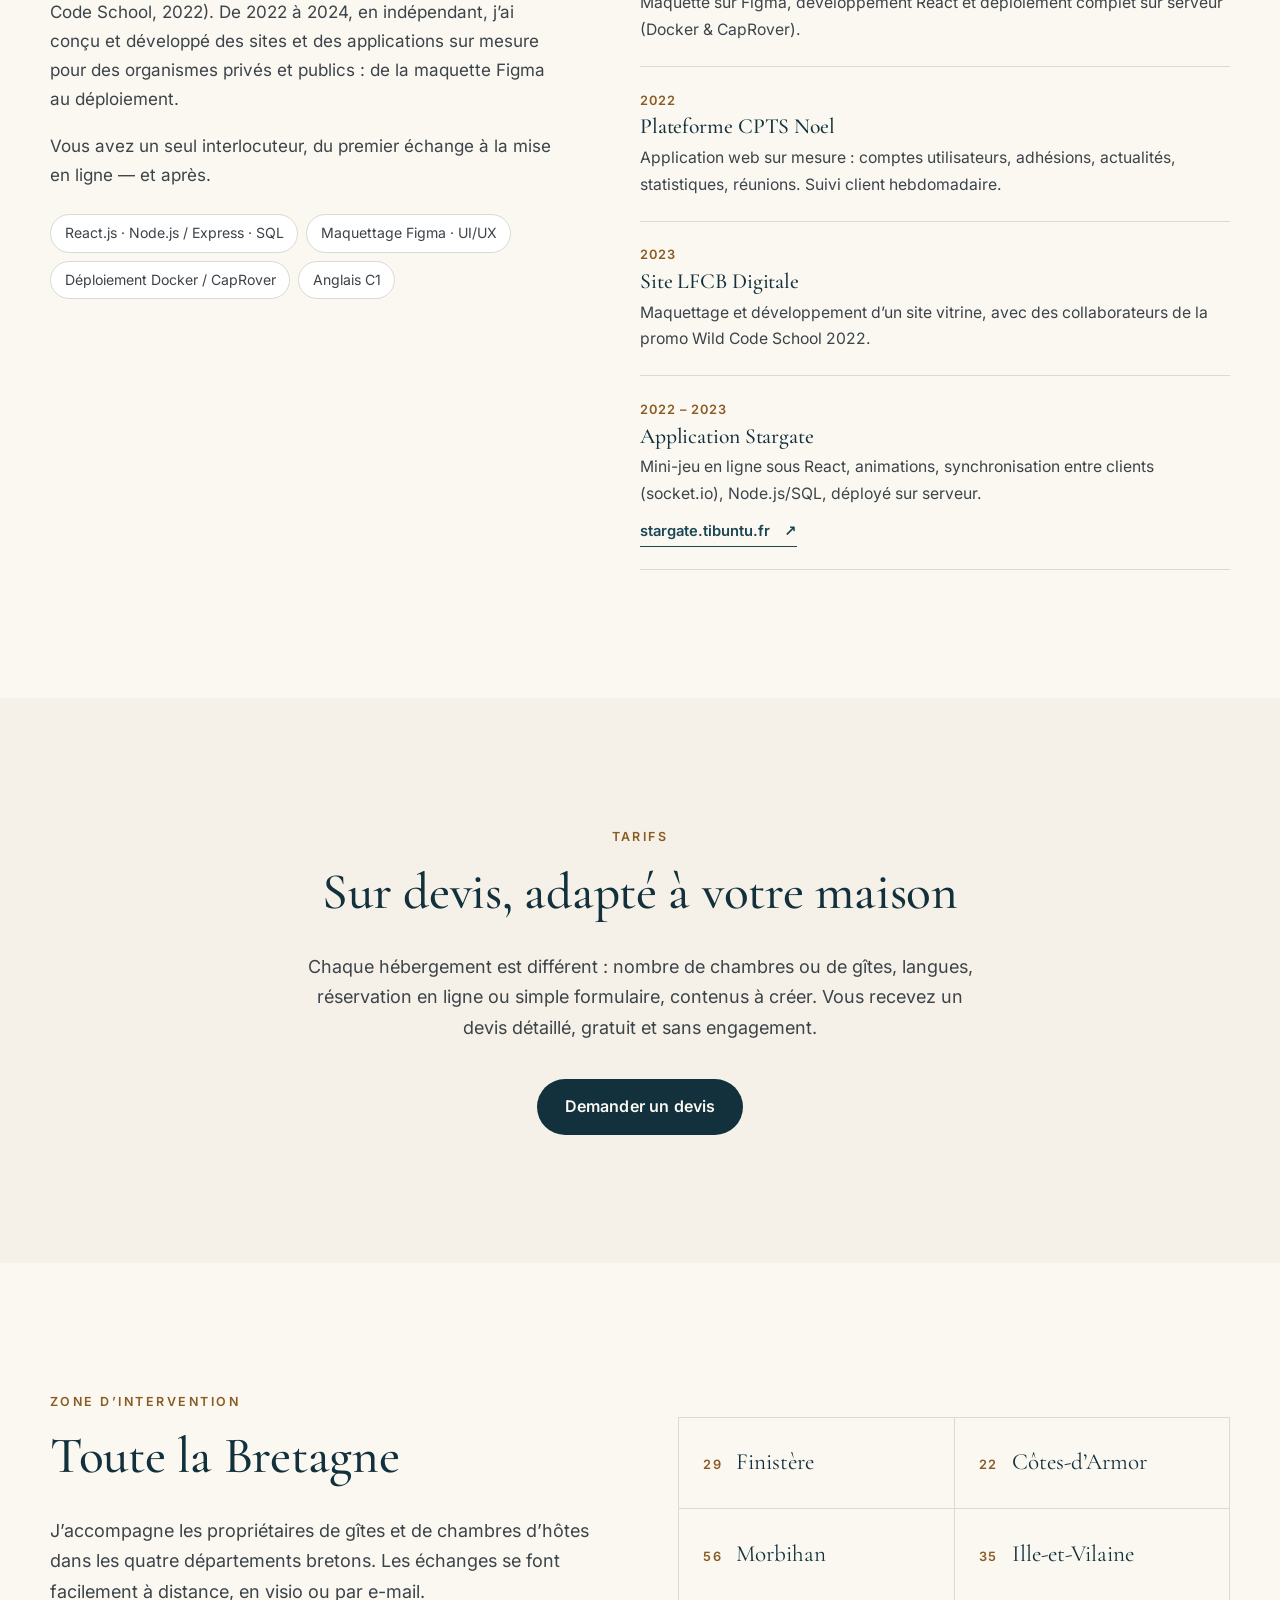
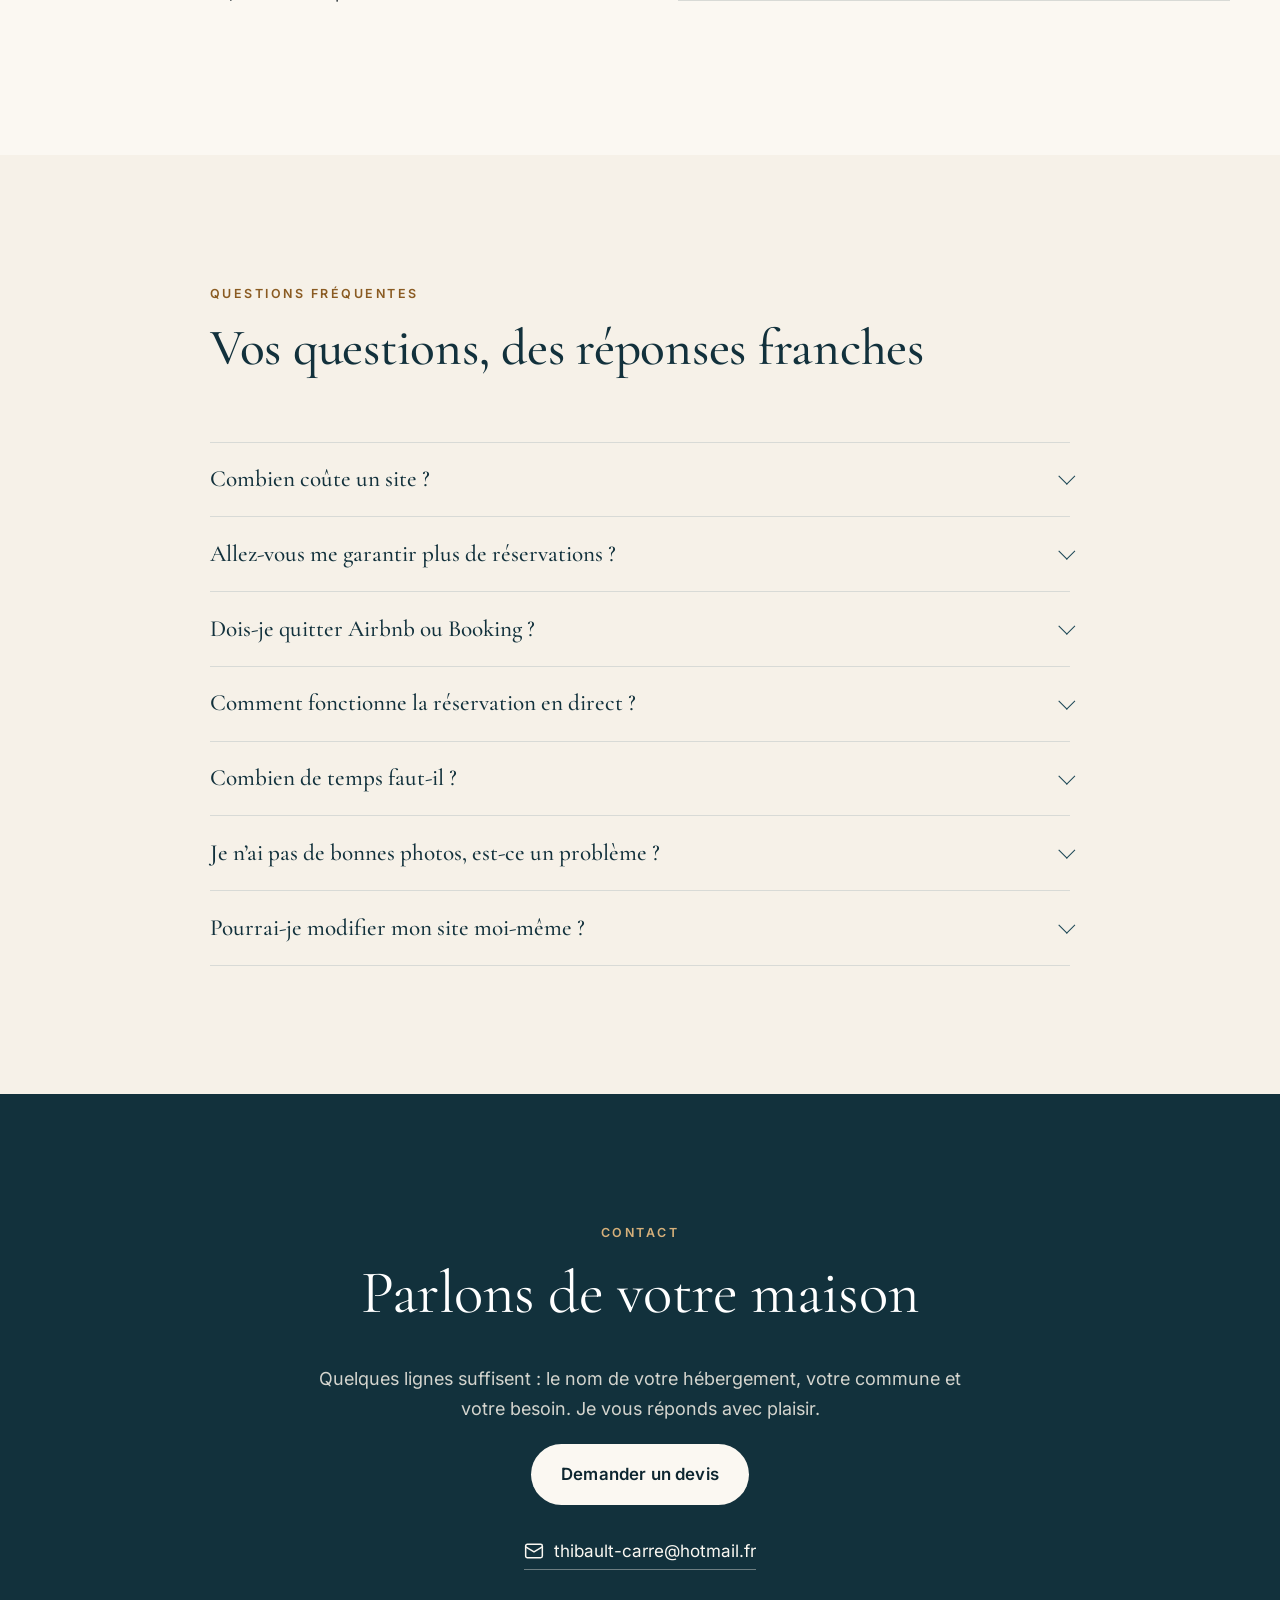
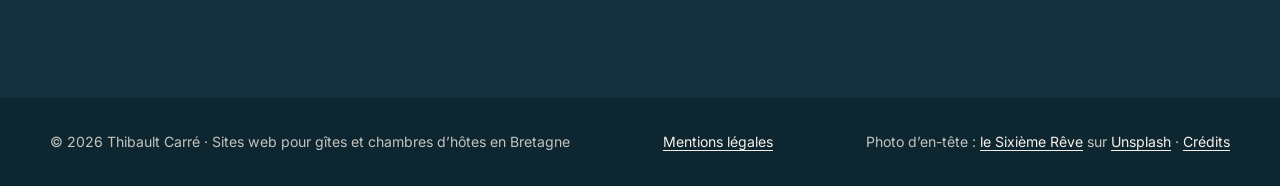
==== commit fc2facd3: "Deploy portfolio: Votre Gîte demo, mentions légales (hébergeur GitHub Pages), credits page" ====
--- a/index.html
+++ b/index.html
@@ -1,7 +1,6 @@
 <!DOCTYPE html>
 <html lang="fr">
 <head>
-  <meta name="robots" content="noindex, nofollow">
   <meta charset="utf-8">
   <meta name="viewport" content="width=device-width, initial-scale=1">
   <!-- À PERSONNALISER : nom de marque (titre, og:site_name, JSON-LD, en-tête, pied de page) -->
@@ -190,7 +189,7 @@
           <p class="eyebrow eyebrow-light">Exemple</p>
           <h2 id="demo-title">Découvrez une maquette de démonstration</h2>
           <p>
-            « Ker Exemple » est un gîte <strong>entièrement fictif</strong>, créé pour vous montrer à quoi peut ressembler
+            « Votre Gîte » est un gîte <strong>entièrement fictif</strong>, créé pour vous montrer à quoi peut ressembler
             votre futur site&nbsp;: grandes photos, chambres, petit-déjeuner, disponibilités et demande de réservation.
           </p>
           <p class="demo-disclaimer">Ce n’est pas un client réel&nbsp;: noms, tarifs et coordonnées sont inventés, les photos proviennent de banques d’images libres.</p>
@@ -409,7 +408,7 @@
   <footer class="site-footer">
     <div class="container footer-inner">
       <p>© <span id="year">2026</span> Thibault Carré · Sites web pour gîtes et chambres d’hôtes en Bretagne</p>
-      <!-- À COMPLÉTER avant mise en ligne : page « Mentions légales » (statut, SIRET, hébergeur). -->
+      <p><a href="mentions-legales.html">Mentions légales</a></p>
       <p>Photo d’en-tête&nbsp;: <a href="https://unsplash.com/photos/a-beach-with-rocks-and-water-at-dusk-pIkvLMlvVH0">le Sixième Rêve</a> sur <a href="https://unsplash.com/">Unsplash</a> · <a href="CREDITS.md">Crédits</a></p>
     </div>
   </footer>
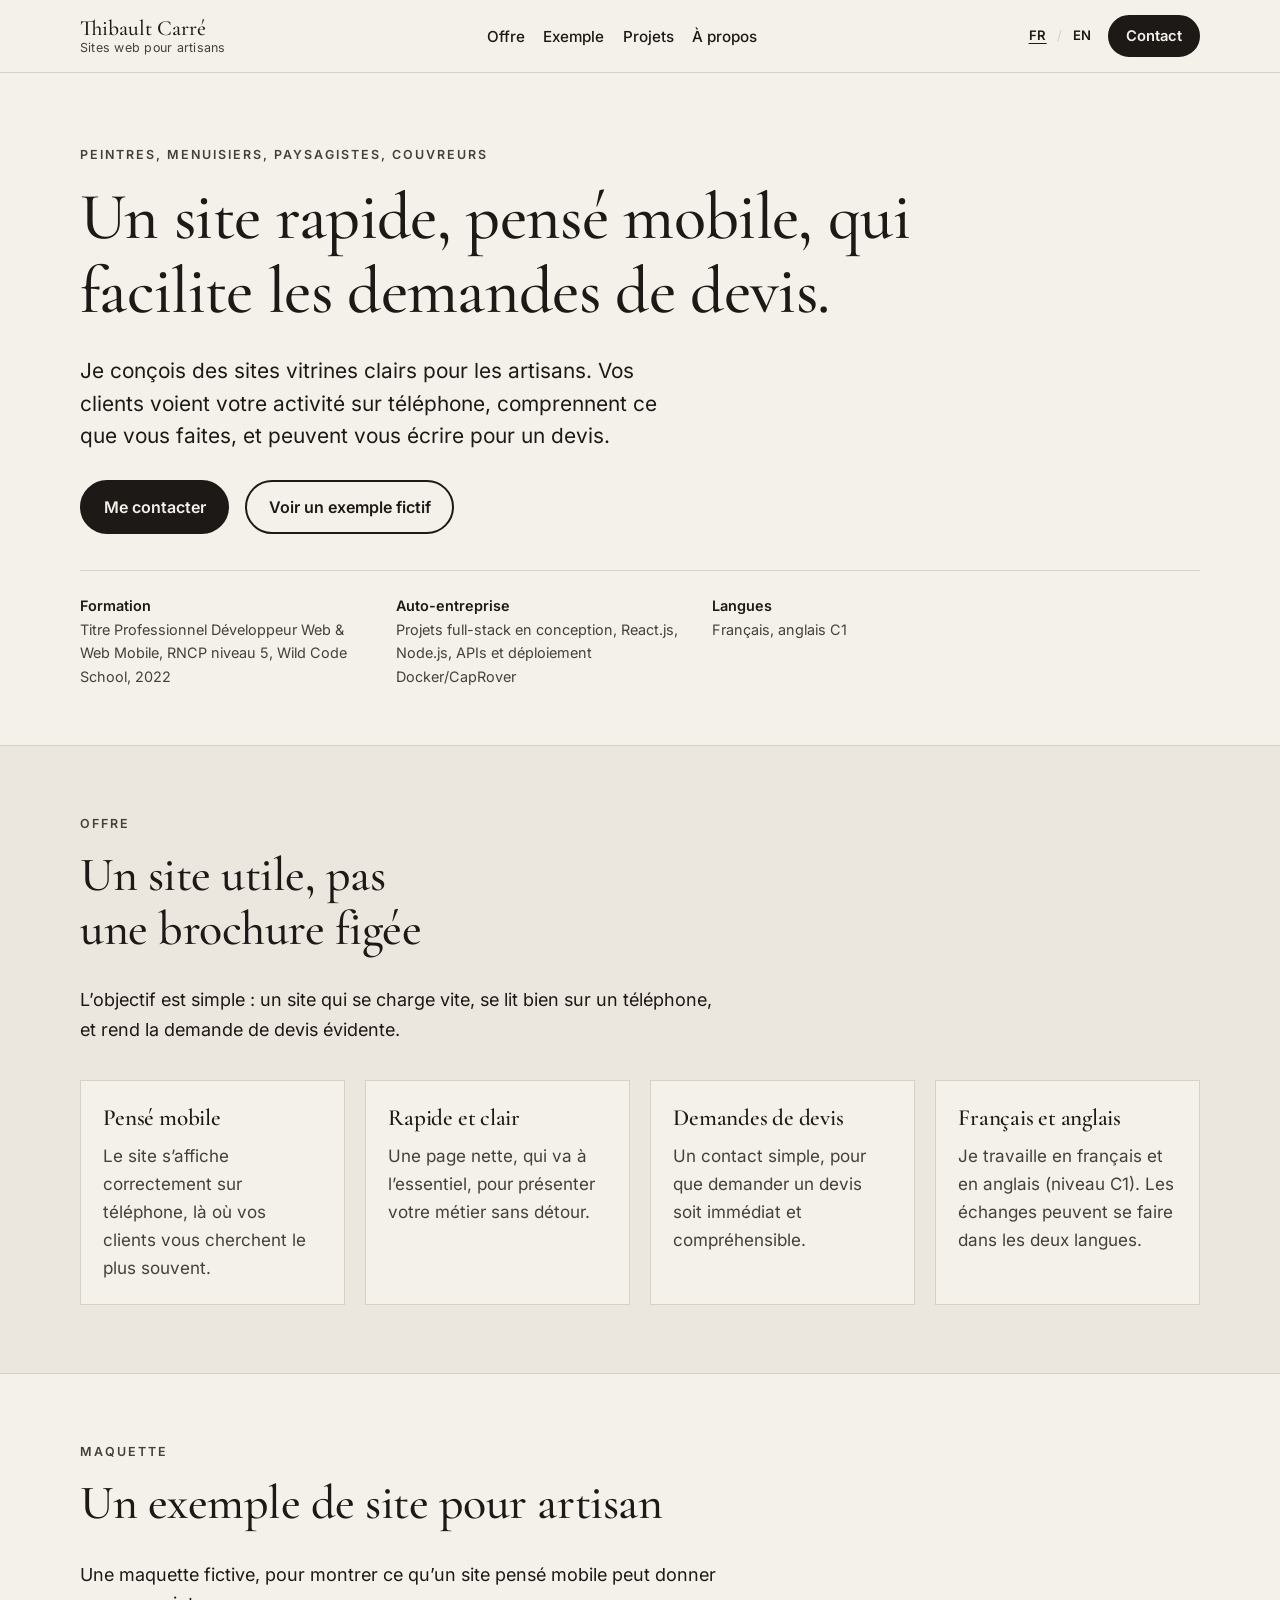
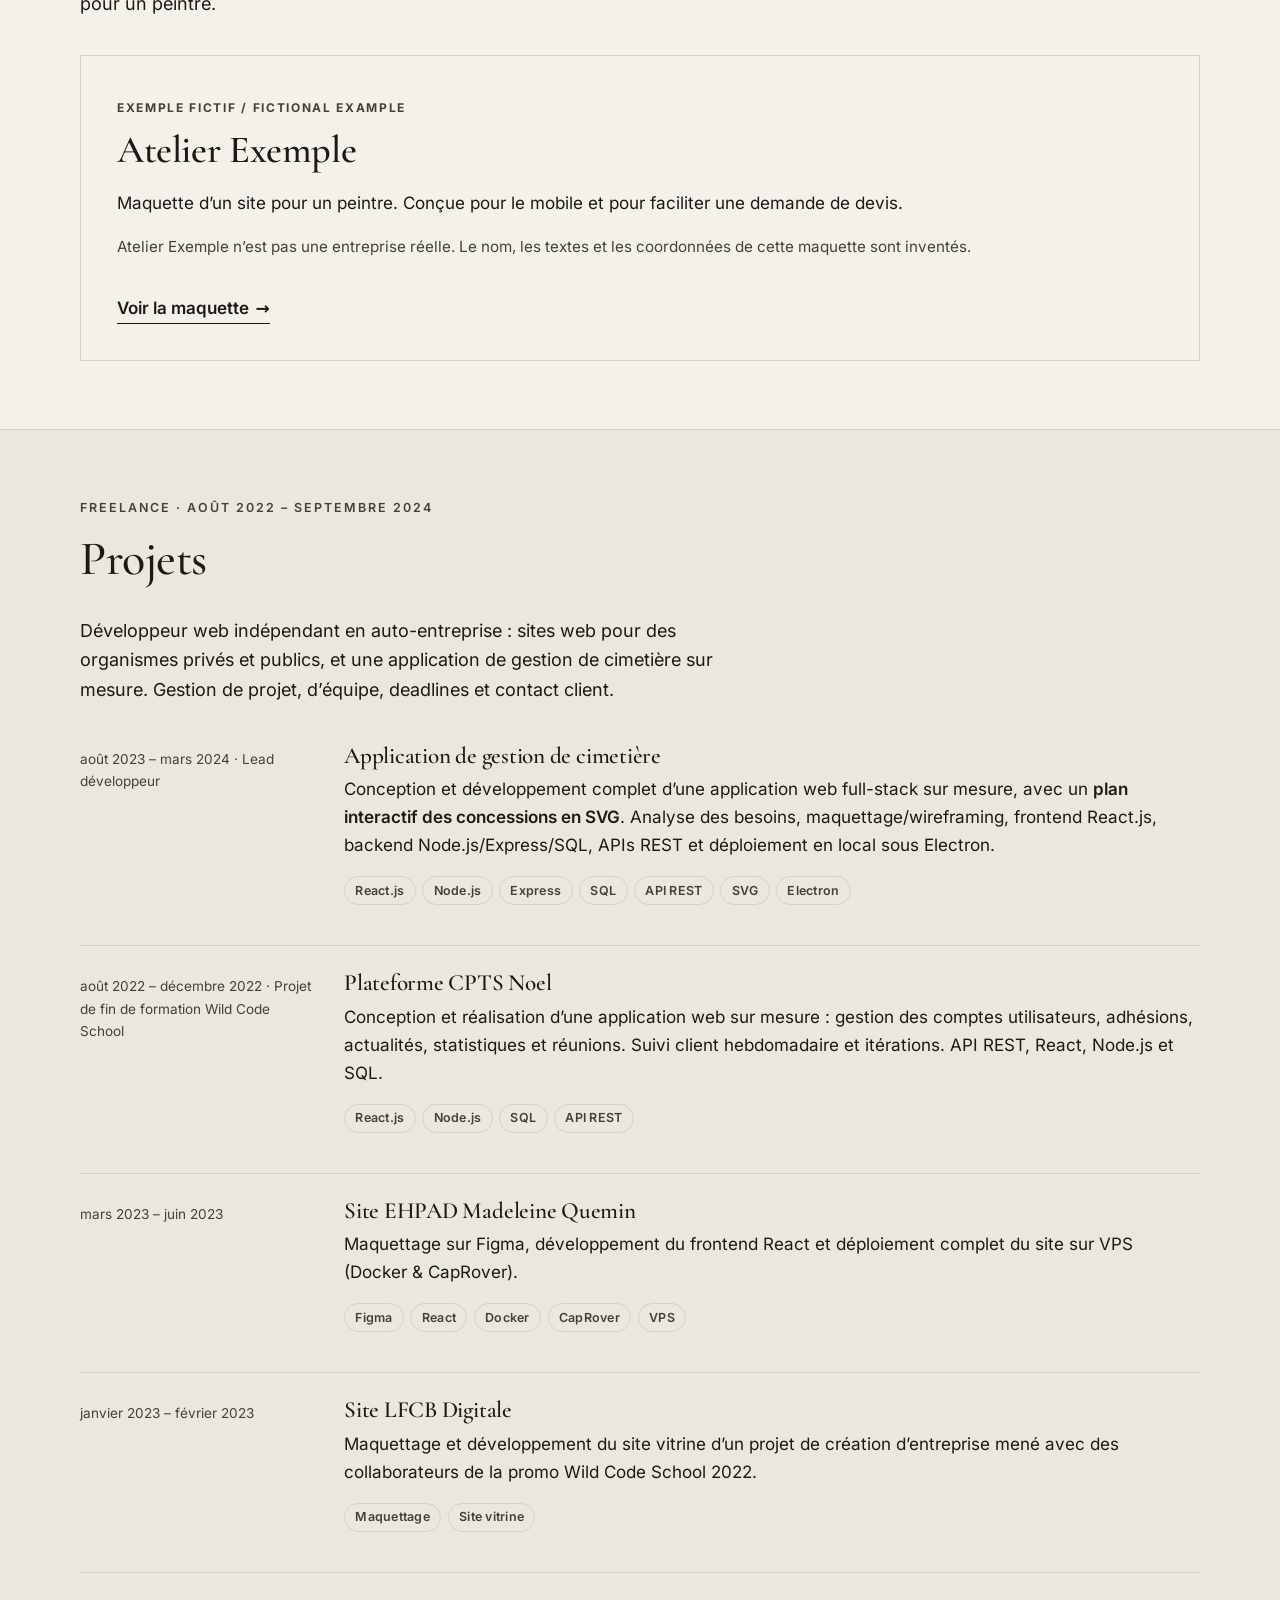
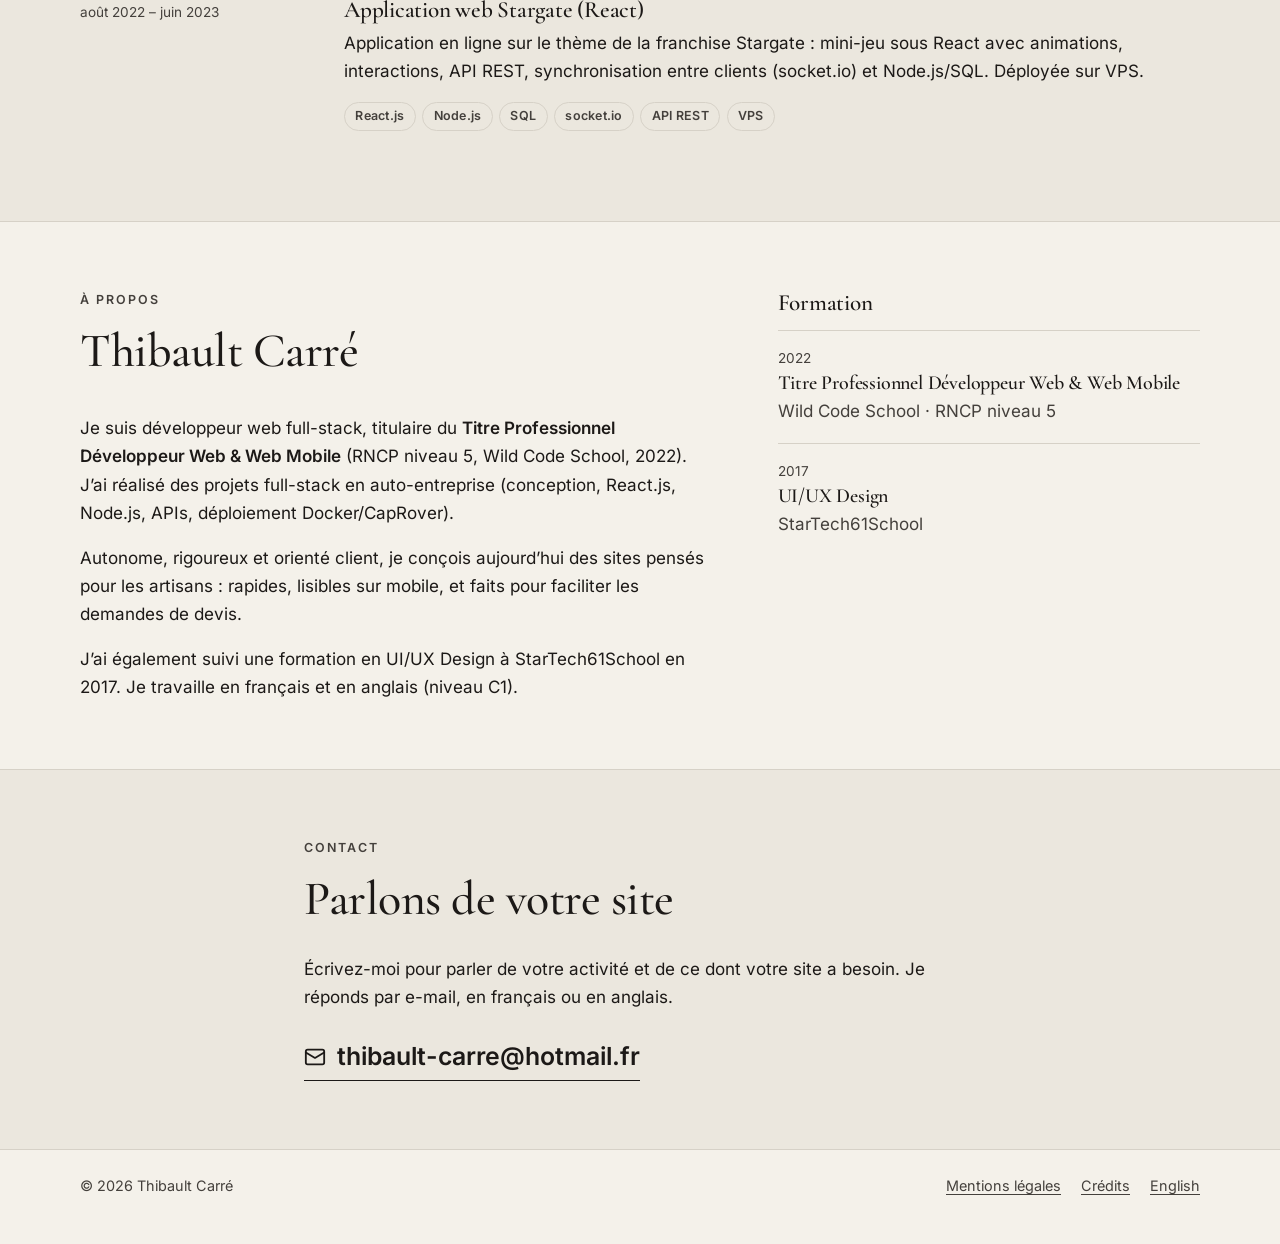
==== commit a783ebab: "Reposition the public portfolio for small trades businesses Replace the Brittany gîte positioning an" ====
--- a/index.html
+++ b/index.html
@@ -3,59 +3,58 @@
 <head>
   <meta charset="utf-8">
   <meta name="viewport" content="width=device-width, initial-scale=1">
-  <!-- À PERSONNALISER : nom de marque (titre, og:site_name, JSON-LD, en-tête, pied de page) -->
-  <title>Sites web premium pour gîtes et chambres d’hôtes en Bretagne — Thibault Carré</title>
-  <meta name="description" content="Création de sites web premium, pensés mobile, pour les gîtes et chambres d’hôtes en Bretagne (Finistère, Morbihan, Côtes-d’Armor, Ille-et-Vilaine) : réservation en direct, référencement local, FR/EN/DE. Devis gratuit.">
+  <title>Thibault Carré — Sites web pour artisans</title>
+  <meta name="description" content="Sites web rapides, pensés mobile, pour les peintres, menuisiers, paysagistes et couvreurs. Conçus pour faciliter les demandes de devis. Thibault Carré, développeur web, Titre Professionnel Développeur Web &amp; Web Mobile (RNCP niveau 5, Wild Code School, 2022).">
   <meta name="author" content="Thibault Carré">
-  <meta name="theme-color" content="#12313c">
-  <!-- À COMPLÉTER une fois le domaine choisi : <link rel="canonical" href="https://VOTRE-DOMAINE/"> -->
-
-  <!-- Open Graph / partage -->
+  <meta name="theme-color" content="#1c1917">
+  <link rel="canonical" href="https://tibononox.github.io/portfolio-gites/">
+  <link rel="alternate" hreflang="fr" href="https://tibononox.github.io/portfolio-gites/">
+  <link rel="alternate" hreflang="en" href="https://tibononox.github.io/portfolio-gites/en/">
+  <link rel="alternate" hreflang="x-default" href="https://tibononox.github.io/portfolio-gites/">
   <meta property="og:type" content="website">
   <meta property="og:locale" content="fr_FR">
-  <meta property="og:site_name" content="Thibault Carré — Sites pour gîtes en Bretagne">
-  <meta property="og:title" content="Un site qui donne envie de réserver chez vous">
-  <meta property="og:description" content="Sites web premium pour gîtes et chambres d’hôtes en Bretagne : plus de réservations en direct, moins de dépendance aux plateformes.">
-  <!-- À COMPLÉTER : remplacer par l’URL absolue une fois en ligne (ex. https://VOTRE-DOMAINE/assets/img/og-image.jpg) -->
-  <meta property="og:image" content="assets/img/og-image.jpg">
+  <meta property="og:locale:alternate" content="en_GB">
+  <meta property="og:site_name" content="Thibault Carré">
+  <meta property="og:title" content="Thibault Carré — Sites web pour artisans">
+  <meta property="og:description" content="Sites web rapides, pensés mobile, pour les peintres, menuisiers, paysagistes et couvreurs. Conçus pour faciliter les demandes de devis.">
+  <meta property="og:url" content="https://tibononox.github.io/portfolio-gites/">
+  <meta property="og:image" content="https://tibononox.github.io/portfolio-gites/assets/img/og-image.jpg">
   <meta property="og:image:width" content="1200">
   <meta property="og:image:height" content="630">
-  <meta property="og:image:alt" content="Côte de granit en Bretagne au crépuscule">
+  <meta property="og:image:alt" content="Thibault Carré — Sites web pour artisans">
   <meta name="twitter:card" content="summary_large_image">
-
   <link rel="icon" href="assets/favicon.svg" type="image/svg+xml">
   <link rel="preload" href="assets/fonts/cormorant-garamond-latin-wght-normal.woff2" as="font" type="font/woff2" crossorigin>
   <link rel="preload" href="assets/fonts/inter-latin-wght-normal.woff2" as="font" type="font/woff2" crossorigin>
-  <link rel="preload" as="image" href="assets/img/hero-cote-1280.webp" imagesrcset="assets/img/hero-cote-800.webp 800w, assets/img/hero-cote-1280.webp 1280w, assets/img/hero-cote-1920.webp 1920w" imagesizes="100vw" fetchpriority="high">
   <link rel="stylesheet" href="css/style.css">
-
   <script type="application/ld+json">
   {
     "@context": "https://schema.org",
     "@type": "ProfessionalService",
-    "name": "Thibault Carré — Sites web pour gîtes et chambres d’hôtes en Bretagne",
-    "description": "Création de sites web premium, mobile-first, pour gîtes et chambres d’hôtes : réservation en direct ou formulaire de contact, référencement local, sites multilingues FR/EN/DE, hébergement et maintenance.",
+    "name": "Thibault Carré",
+    "description": "Conception de sites web rapides, pensés mobile, pour les artisans (peintres, menuisiers, paysagistes, couvreurs), afin de faciliter les demandes de devis.",
+    "url": "https://tibononox.github.io/portfolio-gites/",
     "email": "mailto:thibault-carre@hotmail.fr",
-    "image": "assets/img/og-image.jpg",
-    "priceRange": "Sur devis",
+    "image": "https://tibononox.github.io/portfolio-gites/assets/img/og-image.jpg",
+    "availableLanguage": ["fr", "en"],
+    "serviceType": "Création de site web",
     "founder": {
       "@type": "Person",
       "name": "Thibault Carré",
       "jobTitle": "Développeur web full-stack",
+      "email": "mailto:thibault-carre@hotmail.fr",
+      "knowsLanguage": [
+        { "@type": "Language", "name": "French", "alternateName": "fr" },
+        { "@type": "Language", "name": "English", "alternateName": "en" }
+      ],
       "hasCredential": {
         "@type": "EducationalOccupationalCredential",
         "name": "Titre Professionnel Développeur Web & Web Mobile (RNCP niveau 5)",
-        "recognizedBy": { "@type": "Organization", "name": "Wild Code School" }
+        "credentialCategory": "Titre Professionnel",
+        "recognizedBy": { "@type": "Organization", "name": "Wild Code School" },
+        "dateCreated": "2022"
       }
-    },
-    "areaServed": [
-      { "@type": "AdministrativeArea", "name": "Finistère" },
-      { "@type": "AdministrativeArea", "name": "Morbihan" },
-      { "@type": "AdministrativeArea", "name": "Côtes-d’Armor" },
-      { "@type": "AdministrativeArea", "name": "Ille-et-Vilaine" }
-    ],
-    "availableLanguage": ["fr", "en"],
-    "serviceType": ["Création de site web", "Référencement local", "Hébergement et maintenance de site web"]
+    }
   }
   </script>
 </head>
@@ -64,356 +63,198 @@
 
   <header class="site-header">
     <div class="container header-inner">
-      <!-- À PERSONNALISER : nom de marque -->
-      <a class="brand" href="#top">
+      <a class="brand" href="#accueil">
         <span class="brand-name">Thibault Carré</span>
-        <span class="brand-sub">Sites pour gîtes &amp; chambres d’hôtes</span>
+        <span class="brand-sub">Sites web pour artisans</span>
       </a>
       <nav aria-label="Navigation principale">
-        <ul class="nav-links">
-          <li><a href="#services">Services</a></li>
-          <li><a href="#demo">Démo</a></li>
-          <li><a href="#methode">Méthode</a></li>
+        <ul class="nav-menu">
+          <li><a href="#offre">Offre</a></li>
+          <li><a href="#exemple">Exemple</a></li>
+          <li><a href="#projets">Projets</a></li>
           <li><a href="#apropos">À propos</a></li>
-          <li id="nav-temoignages" hidden><a href="#temoignages">Avis</a></li>
-          <li><a href="#faq">FAQ</a></li>
         </ul>
       </nav>
-      <a class="btn btn-small" href="mailto:thibault-carre@hotmail.fr?subject=Demande%20de%20devis%20%E2%80%93%20site%20pour%20mon%20g%C3%AEte%20ou%20ma%20chambre%20d%E2%80%99h%C3%B4tes&amp;body=Bonjour%20Thibault%2C%0A%0ANom%20de%20l%E2%80%99h%C3%A9bergement%20%3A%0ACommune%20%2F%20d%C3%A9partement%20%3A%0ASite%20actuel%20(s%E2%80%99il%20existe)%20%3A%0AVotre%20besoin%20%3A%0A%0AMerci%20!">Devis</a>
+      <div class="header-tools">
+        <nav class="lang-switch" aria-label="Choix de la langue">
+          <span aria-current="page">FR</span>
+          <span class="sep" aria-hidden="true">/</span>
+          <a href="en/" lang="en" hreflang="en">EN</a>
+        </nav>
+        <a class="btn btn-small" href="mailto:thibault-carre@hotmail.fr?subject=Demande%20concernant%20un%20site%20web">Contact</a>
+      </div>
     </div>
   </header>
 
   <main id="contenu" tabindex="-1">
-    <!-- HERO -->
-    <section id="top" class="hero" aria-labelledby="hero-title">
-      <picture class="hero-media">
-        <img src="assets/img/hero-cote-1280.webp"
-             srcset="assets/img/hero-cote-800.webp 800w, assets/img/hero-cote-1280.webp 1280w, assets/img/hero-cote-1920.webp 1920w"
-             sizes="100vw" width="1920" height="1280" fetchpriority="high" decoding="async"
-             alt="Plage et rochers de granit en Bretagne au crépuscule">
-      </picture>
-      <div class="container hero-content">
-        <p class="eyebrow eyebrow-light">Gîtes &amp; chambres d’hôtes · Bretagne</p>
-        <h1 id="hero-title">Un site qui donne <em>envie de réserver</em> chez vous.</h1>
-        <p class="hero-lead">
-          Je crée des sites premium, pensés d’abord pour le mobile, qui mettent en valeur votre maison et
-          invitent vos hôtes à réserver en direct — pour dépendre moins des commissions des plateformes.
-        </p>
-        <a class="btn btn-hero" href="mailto:thibault-carre@hotmail.fr?subject=Demande%20de%20devis%20%E2%80%93%20site%20pour%20mon%20g%C3%AEte%20ou%20ma%20chambre%20d%E2%80%99h%C3%B4tes&amp;body=Bonjour%20Thibault%2C%0A%0ANom%20de%20l%E2%80%99h%C3%A9bergement%20%3A%0ACommune%20%2F%20d%C3%A9partement%20%3A%0ASite%20actuel%20(s%E2%80%99il%20existe)%20%3A%0AVotre%20besoin%20%3A%0A%0AMerci%20!">
-          Demander un devis
-          <svg aria-hidden="true" viewBox="0 0 24 24" width="20" height="20"><path fill="none" stroke="currentColor" stroke-width="2" stroke-linecap="round" stroke-linejoin="round" d="M5 12h14M13 6l6 6-6 6"/></svg>
-        </a>
-        <p class="hero-note">Devis gratuit et sans engagement · Finistère, Morbihan, Côtes-d’Armor, Ille-et-Vilaine</p>
-      </div>
-    </section>
-
-    <!-- PROBLÈME -->
-    <section class="section section-linen" aria-labelledby="pb-title">
-      <div class="container narrow">
-        <p class="eyebrow">Le constat</p>
-        <h2 id="pb-title">Votre maison est belle. Votre présence en ligne lui rend-elle justice&nbsp;?</h2>
-        <div class="problems">
-          <article class="problem reveal">
-            <span class="problem-num" aria-hidden="true">01</span>
-            <h3>Des plateformes incontournables… et coûteuses</h3>
-            <p>Airbnb ou Booking apportent de la visibilité, mais prélèvent une commission sur chaque réservation. Et c’est la plateforme, pas vous, qui garde la relation avec vos hôtes.</p>
-          </article>
-          <article class="problem reveal">
-            <span class="problem-num" aria-hidden="true">02</span>
-            <h3>Un site daté, ou pas de site du tout</h3>
-            <p>Un site lent, illisible sur téléphone ou introuvable sur Google ne donne pas confiance. Vos futurs hôtes repartent… réserver ailleurs.</p>
-          </article>
-          <article class="problem reveal">
-            <span class="problem-num" aria-hidden="true">03</span>
-            <h3>Pas de chemin simple pour réserver en direct</h3>
-            <p>Sans disponibilités visibles ni contact facile, même les hôtes qui vous connaissent passent par une plateforme.</p>
-          </article>
-        </div>
-        <p class="problem-answer reveal">Mon rôle&nbsp;: vous donner un site à votre image, qui inspire confiance et rend la réservation directe <strong>simple et naturelle</strong> — en complément des plateformes, pas forcément à leur place.</p>
-      </div>
-    </section>
-
-    <!-- SERVICES -->
-    <section id="services" class="section" aria-labelledby="services-title">
+    <section id="accueil" class="hero" aria-labelledby="hero-title">
+      <div class="container">
+        <p class="eyebrow">Peintres, menuisiers, paysagistes, couvreurs</p>
+        <h1 id="hero-title">Un site rapide, pensé mobile, qui facilite les demandes de devis.</h1>
+        <p class="hero-lead">Je conçois des sites vitrines clairs pour les artisans. Vos clients voient votre activité sur téléphone, comprennent ce que vous faites, et peuvent vous écrire pour un devis.</p>
+        <div class="hero-actions">
+          <a class="btn" href="mailto:thibault-carre@hotmail.fr?subject=Demande%20concernant%20un%20site%20web">Me contacter</a>
+          <a class="btn btn-ghost" href="#exemple">Voir un exemple fictif</a>
+        </div>
+        <ul class="creds">
+          <li><strong>Formation</strong> Titre Professionnel Développeur Web&nbsp;&amp; Web Mobile, RNCP niveau&nbsp;5, Wild Code School, 2022</li>
+          <li><strong>Auto-entreprise</strong> Projets full-stack en conception, React.js, Node.js, APIs et déploiement Docker/CapRover</li>
+          <li><strong>Langues</strong> Français, anglais&nbsp;C1</li>
+        </ul>
+      </div>
+    </section>
+
+    <section id="offre" class="section section-alt" aria-labelledby="offre-title">
       <div class="container">
         <header class="section-head">
-          <p class="eyebrow">Services</p>
-          <h2 id="services-title">Tout ce qu’il faut pour accueillir vos hôtes en ligne</h2>
+          <p class="eyebrow">Offre</p>
+          <h2 id="offre-title">Un site utile, pas une brochure figée</h2>
+          <p class="section-intro">L’objectif est simple&nbsp;: un site qui se charge vite, se lit bien sur un téléphone, et rend la demande de devis évidente.</p>
         </header>
-        <ul class="services">
-          <li class="service reveal">
-            <svg class="service-icon" aria-hidden="true" viewBox="0 0 32 32"><rect x="9" y="3" width="14" height="26" rx="3"/><path d="M14 25h4"/></svg>
-            <h3>Site vitrine premium, mobile d’abord</h3>
-            <p>Un site élégant et rapide, pensé pour le téléphone — là où vos hôtes préparent leur séjour.</p>
-          </li>
-          <li class="service reveal">
-            <svg class="service-icon" aria-hidden="true" viewBox="0 0 32 32"><rect x="4" y="6" width="24" height="22" rx="3"/><path d="M4 12h24M10 3v6M22 3v6M10 18h3M16 18h3M22 18h1M10 23h3M16 23h3"/></svg>
-            <h3>Réservation directe ou formulaire</h3>
-            <p>Calendrier de disponibilités, demande de réservation ou formulaire de contact&nbsp;: la solution adaptée à votre fonctionnement.</p>
-          </li>
-          <li class="service reveal">
-            <svg class="service-icon" aria-hidden="true" viewBox="0 0 32 32"><path d="M16 29s9-8.5 9-15a9 9 0 0 0-18 0c0 6.5 9 15 9 15Z"/><circle cx="16" cy="14" r="3.5"/></svg>
-            <h3>Référencement local</h3>
-            <p>Structure, contenus et données pensés pour être trouvé sur les recherches liées à votre commune et votre région.</p>
-          </li>
-          <li class="service reveal">
-            <svg class="service-icon" aria-hidden="true" viewBox="0 0 32 32"><circle cx="16" cy="16" r="12"/><path d="M4 16h24M16 4c3.5 3.5 5 7.5 5 12s-1.5 8.5-5 12c-3.5-3.5-5-7.5-5-12s1.5-8.5 5-12Z"/></svg>
-            <h3>Français, anglais, allemand</h3>
-            <p>Un site en FR / EN / DE pour accueillir aussi la clientèle étrangère qui visite la Bretagne.</p>
-          </li>
-          <li class="service reveal">
-            <svg class="service-icon" aria-hidden="true" viewBox="0 0 32 32"><rect x="3" y="7" width="26" height="20" rx="3"/><circle cx="16" cy="17" r="5"/><path d="M11 7l2-3h6l2 3"/></svg>
-            <h3>Un design guidé par la photo</h3>
-            <p>Vos chambres, votre jardin, la côte&nbsp;: de grandes images soignées et optimisées pour rester rapides.</p>
-          </li>
-          <li class="service reveal">
-            <svg class="service-icon" aria-hidden="true" viewBox="0 0 32 32"><path d="M16 3 5 7v8c0 7 4.7 11.6 11 14 6.3-2.4 11-7 11-14V7L16 3Z"/><path d="m11 16 3.5 3.5L21 13"/></svg>
-            <h3>Hébergement &amp; maintenance</h3>
-            <p>Mise en ligne, hébergement, mises à jour et petites modifications&nbsp;: vous vous occupez de vos hôtes, je m’occupe du site.</p>
+        <ul class="offer-grid">
+          <li class="offer-card">
+            <h3>Pensé mobile</h3>
+            <p>Le site s’affiche correctement sur téléphone, là où vos clients vous cherchent le plus souvent.</p>
+          </li>
+          <li class="offer-card">
+            <h3>Rapide et clair</h3>
+            <p>Une page nette, qui va à l’essentiel, pour présenter votre métier sans détour.</p>
+          </li>
+          <li class="offer-card">
+            <h3>Demandes de devis</h3>
+            <p>Un contact simple, pour que demander un devis soit immédiat et compréhensible.</p>
+          </li>
+          <li class="offer-card">
+            <h3>Français et anglais</h3>
+            <p>Je travaille en français et en anglais (niveau C1). Les échanges peuvent se faire dans les deux langues.</p>
           </li>
         </ul>
       </div>
     </section>
 
-    <!-- DÉMO -->
-    <section id="demo" class="section section-sea" aria-labelledby="demo-title">
-      <div class="container demo-grid">
-        <div class="demo-visual reveal">
-          <div class="browser" aria-hidden="true"><span></span><span></span><span></span></div>
-          <img src="assets/img/demo-apercu-960.webp"
-               srcset="assets/img/demo-apercu-640.webp 640w, assets/img/demo-apercu-960.webp 960w"
-               sizes="(max-width: 860px) 92vw, 560px" width="960" height="640" loading="lazy" decoding="async"
-               alt="Aperçu de la maquette : maison en pierre et phare sous un ciel bleu">
-        </div>
-        <div class="demo-text">
-          <p class="eyebrow eyebrow-light">Exemple</p>
-          <h2 id="demo-title">Découvrez une maquette de démonstration</h2>
-          <p>
-            « Votre Gîte » est un gîte <strong>entièrement fictif</strong>, créé pour vous montrer à quoi peut ressembler
-            votre futur site&nbsp;: grandes photos, chambres, petit-déjeuner, disponibilités et demande de réservation.
-          </p>
-          <p class="demo-disclaimer">Ce n’est pas un client réel&nbsp;: noms, tarifs et coordonnées sont inventés, les photos proviennent de banques d’images libres.</p>
-          <a class="link-arrow" href="demo-gite/">Voir la maquette <span aria-hidden="true">→</span></a>
-        </div>
-      </div>
-    </section>
-
-    <!-- MÉTHODE -->
-    <section id="methode" class="section section-linen" aria-labelledby="methode-title">
+    <section id="exemple" class="section" aria-labelledby="exemple-title">
       <div class="container">
         <header class="section-head">
-          <p class="eyebrow">Méthode</p>
-          <h2 id="methode-title">Cinq étapes, sans jargon</h2>
+          <p class="eyebrow">Maquette</p>
+          <h2 id="exemple-title">Un exemple de site pour artisan</h2>
+          <p class="section-intro">Une maquette fictive, pour montrer ce qu’un site pensé mobile peut donner pour un peintre.</p>
         </header>
-        <ol class="steps">
-          <li class="step reveal">
-            <h3>Échange &amp; devis</h3>
-            <p>On parle de votre maison, de vos hôtes et de vos besoins. Vous recevez un devis clair.</p>
-          </li>
-          <li class="step reveal">
-            <h3>Maquette</h3>
-            <p>Je dessine votre futur site sur Figma. Vous validez l’allure avant tout développement.</p>
-          </li>
-          <li class="step reveal">
-            <h3>Création</h3>
-            <p>Développement du site, intégration de vos photos et textes, versions EN / DE, réservation ou formulaire.</p>
-          </li>
-          <li class="step reveal">
-            <h3>Mise en ligne</h3>
-            <p>Tests sur mobile et ordinateur, optimisation de la vitesse, bases du référencement local, mise en ligne.</p>
-          </li>
-          <li class="step reveal">
-            <h3>Suivi</h3>
-            <p>Hébergement, mises à jour et modifications au fil des saisons, selon la formule choisie.</p>
-          </li>
-        </ol>
-      </div>
-    </section>
-
-    <!-- POURQUOI MOI -->
+        <article class="example-card">
+          <div>
+            <p class="example-kicker">Exemple fictif / Fictional example</p>
+            <h3>Atelier Exemple</h3>
+            <p>Maquette d’un site pour un peintre. Conçue pour le mobile et pour faciliter une demande de devis.</p>
+            <p class="example-note">Atelier Exemple n’est pas une entreprise réelle. Le nom, les textes et les coordonnées de cette maquette sont inventés.</p>
+            <a class="link-arrow" href="demo-artisan/">Voir la maquette <span aria-hidden="true">→</span></a>
+          </div>
+        </article>
+      </div>
+    </section>
+
+    <section id="projets" class="section section-alt" aria-labelledby="projets-title">
+      <div class="container">
+        <header class="section-head">
+          <p class="eyebrow">Freelance · août 2022 – septembre 2024</p>
+          <h2 id="projets-title">Projets</h2>
+          <p class="section-intro">Développeur web indépendant en auto-entreprise&nbsp;: sites web pour des organismes privés et publics, et une application de gestion de cimetière sur mesure. Gestion de projet, d’équipe, deadlines et contact client.</p>
+        </header>
+        <div class="projects">
+          <article class="project">
+            <p class="project-meta">août 2023 – mars 2024 · Lead développeur</p>
+            <div>
+              <h3>Application de gestion de cimetière</h3>
+              <p>Conception et développement complet d’une application web full-stack sur mesure, avec un <strong>plan interactif des concessions en SVG</strong>. Analyse des besoins, maquettage/wireframing, frontend React.js, backend Node.js/Express/SQL, APIs REST et déploiement en local sous Electron.</p>
+              <ul class="tags" aria-label="Technologies"><li>React.js</li><li>Node.js</li><li>Express</li><li>SQL</li><li>API REST</li><li>SVG</li><li>Electron</li></ul>
+            </div>
+          </article>
+          <article class="project">
+            <p class="project-meta">août 2022 – décembre 2022 · Projet de fin de formation Wild Code School</p>
+            <div>
+              <h3>Plateforme CPTS Noel</h3>
+              <p>Conception et réalisation d’une application web sur mesure&nbsp;: gestion des comptes utilisateurs, adhésions, actualités, statistiques et réunions. Suivi client hebdomadaire et itérations. API REST, React, Node.js et SQL.</p>
+              <ul class="tags" aria-label="Technologies"><li>React.js</li><li>Node.js</li><li>SQL</li><li>API REST</li></ul>
+            </div>
+          </article>
+          <article class="project">
+            <p class="project-meta">mars 2023 – juin 2023</p>
+            <div>
+              <h3>Site EHPAD Madeleine Quemin</h3>
+              <p>Maquettage sur Figma, développement du frontend React et déploiement complet du site sur VPS (Docker&nbsp;&amp; CapRover).</p>
+              <ul class="tags" aria-label="Technologies"><li>Figma</li><li>React</li><li>Docker</li><li>CapRover</li><li>VPS</li></ul>
+            </div>
+          </article>
+          <article class="project">
+            <p class="project-meta">janvier 2023 – février 2023</p>
+            <div>
+              <h3>Site LFCB Digitale</h3>
+              <p>Maquettage et développement du site vitrine d’un projet de création d’entreprise mené avec des collaborateurs de la promo Wild Code School 2022.</p>
+              <ul class="tags" aria-label="Technologies"><li>Maquettage</li><li>Site vitrine</li></ul>
+            </div>
+          </article>
+          <article class="project">
+            <p class="project-meta">août 2022 – juin 2023</p>
+            <div>
+              <h3>Application web Stargate (React)</h3>
+              <p>Application en ligne sur le thème de la franchise Stargate&nbsp;: mini-jeu sous React avec animations, interactions, API REST, synchronisation entre clients (socket.io) et Node.js/SQL. Déployée sur VPS.</p>
+              <ul class="tags" aria-label="Technologies"><li>React.js</li><li>Node.js</li><li>SQL</li><li>socket.io</li><li>API REST</li><li>VPS</li></ul>
+            </div>
+          </article>
+        </div>
+      </div>
+    </section>
+
     <section id="apropos" class="section" aria-labelledby="apropos-title">
       <div class="container about-grid">
-        <div class="about-intro">
-          <p class="eyebrow">Pourquoi moi</p>
-          <h2 id="apropos-title">Un développeur full-stack, un seul interlocuteur</h2>
-          <p>
-            Je suis Thibault Carré, développeur web full-stack, titulaire du
-            <strong>Titre Développeur Web &amp; Web Mobile</strong> (RNCP niveau 5, Wild Code School, 2022).
-            De 2022 à 2024, en indépendant, j’ai conçu et développé des sites et des applications sur mesure pour des
-            organismes privés et publics&nbsp;: de la maquette Figma au déploiement.
-          </p>
-          <p>
-            Vous avez un seul interlocuteur, du premier échange à la mise en ligne — et après.
-          </p>
-          <ul class="creds">
-            <li>React.js · Node.js / Express · SQL</li>
-            <li>Maquettage Figma · UI/UX</li>
-            <li>Déploiement Docker / CapRover</li>
-            <li>Anglais C1</li>
-          </ul>
-        </div>
-        <div class="about-projects">
-          <h3 class="projects-title">Quelques réalisations</h3>
-          <ul class="projects">
-            <li class="project reveal">
-              <p class="project-date">2023 – 2024</p>
-              <h4>Application de gestion de cimetière</h4>
-              <p>Application full-stack sur mesure avec plan interactif des concessions en SVG. Lead développeur&nbsp;: analyse des besoins, maquettes, React, Node.js/Express/SQL, déploiement local sous Electron.</p>
+        <div>
+          <header class="section-head">
+            <p class="eyebrow">À propos</p>
+            <h2 id="apropos-title">Thibault Carré</h2>
+          </header>
+          <p>Je suis développeur web full-stack, titulaire du <strong>Titre Professionnel Développeur Web&nbsp;&amp; Web Mobile</strong> (RNCP niveau&nbsp;5, Wild Code School, 2022). J’ai réalisé des projets full-stack en auto-entreprise (conception, React.js, Node.js, APIs, déploiement Docker/CapRover).</p>
+          <p>Autonome, rigoureux et orienté client, je conçois aujourd’hui des sites pensés pour les artisans&nbsp;: rapides, lisibles sur mobile, et faits pour faciliter les demandes de devis.</p>
+          <p>J’ai également suivi une formation en UI/UX Design à StarTech61School en 2017. Je travaille en français et en anglais (niveau C1).</p>
+        </div>
+        <div>
+          <h3 id="formation-title">Formation</h3>
+          <ul class="edu" aria-labelledby="formation-title">
+            <li class="edu-item">
+              <span class="edu-year">2022</span>
+              <h3>Titre Professionnel Développeur Web&nbsp;&amp; Web Mobile</h3>
+              <p>Wild Code School · RNCP niveau&nbsp;5</p>
             </li>
-            <li class="project reveal">
-              <p class="project-date">2023</p>
-              <h4>Site de l’EHPAD Madeleine Quemin</h4>
-              <p>Maquette sur Figma, développement React et déploiement complet sur serveur (Docker &amp; CapRover).</p>
-            </li>
-            <li class="project reveal">
-              <p class="project-date">2022</p>
-              <h4>Plateforme CPTS Noel</h4>
-              <p>Application web sur mesure&nbsp;: comptes utilisateurs, adhésions, actualités, statistiques, réunions. Suivi client hebdomadaire.</p>
-            </li>
-            <li class="project reveal">
-              <p class="project-date">2023</p>
-              <h4>Site LFCB Digitale</h4>
-              <p>Maquettage et développement d’un site vitrine, avec des collaborateurs de la promo Wild Code School 2022.</p>
-            </li>
-            <li class="project reveal">
-              <p class="project-date">2022 – 2023</p>
-              <h4>Application Stargate</h4>
-              <p>Mini-jeu en ligne sous React, animations, synchronisation entre clients (socket.io), Node.js/SQL, déployé sur serveur.</p>
-              <a class="link-arrow link-small" href="https://stargate.tibuntu.fr" target="_blank" rel="noopener noreferrer">stargate.tibuntu.fr<span class="visually-hidden"> (nouvel onglet)</span> <span aria-hidden="true">↗</span></a>
+            <li class="edu-item">
+              <span class="edu-year">2017</span>
+              <h3>UI/UX Design</h3>
+              <p>StarTech61School</p>
             </li>
           </ul>
         </div>
       </div>
     </section>
 
-    <!-- TARIFS -->
-    <section id="tarifs" class="section section-linen" aria-labelledby="tarifs-title">
-      <div class="container narrow center">
-        <p class="eyebrow">Tarifs</p>
-        <h2 id="tarifs-title">Sur devis, adapté à votre maison</h2>
-        <p class="section-intro">
-          Chaque hébergement est différent&nbsp;: nombre de chambres ou de gîtes, langues, réservation en ligne ou simple
-          formulaire, contenus à créer. Vous recevez un devis détaillé, gratuit et sans engagement.
-        </p>
-        <!-- À COMPLÉTER (optionnel) : afficher des formules avec prix indicatifs, par ex.
-             <ul class="offers"><li>Site vitrine — à partir de XXX € HT</li><li>Maintenance — XX € / mois</li></ul>
-             Laisser « Sur devis » tant que les prix ne sont pas fixés. -->
-        <a class="btn" href="mailto:thibault-carre@hotmail.fr?subject=Demande%20de%20devis%20%E2%80%93%20site%20pour%20mon%20g%C3%AEte%20ou%20ma%20chambre%20d%E2%80%99h%C3%B4tes&amp;body=Bonjour%20Thibault%2C%0A%0ANom%20de%20l%E2%80%99h%C3%A9bergement%20%3A%0ACommune%20%2F%20d%C3%A9partement%20%3A%0ASite%20actuel%20(s%E2%80%99il%20existe)%20%3A%0AVotre%20besoin%20%3A%0A%0AMerci%20!">Demander un devis</a>
-      </div>
-    </section>
-
-    <!-- TÉMOIGNAGES
-         Section masquée par défaut : activer avec showTestimonials: true dans js/config.js.
-         N’ajouter QUE de vrais avis, avec l’accord écrit des personnes citées. Modèle :
-         <figure class="testimonial">
-           <blockquote><p>« Texte de l’avis »</p></blockquote>
-           <figcaption>Prénom N., nom de l’hébergement, commune</figcaption>
-         </figure>
-    -->
-    <section id="temoignages" class="section" aria-labelledby="temoignages-title" hidden>
-      <div class="container">
-        <header class="section-head">
-          <p class="eyebrow">Témoignages</p>
-          <h2 id="temoignages-title">Ils m’ont fait confiance</h2>
-        </header>
-        <div class="testimonials">
-          <!-- Ajouter ici les <figure class="testimonial"> -->
-        </div>
-      </div>
-    </section>
-
-    <!-- ZONE -->
-    <section id="zone" class="section" aria-labelledby="zone-title">
-      <div class="container zone-grid">
-        <div>
-          <p class="eyebrow">Zone d’intervention</p>
-          <h2 id="zone-title">Toute la Bretagne</h2>
-          <p class="section-intro">J’accompagne les propriétaires de gîtes et de chambres d’hôtes dans les quatre départements bretons. Les échanges se font facilement à distance, en visio ou par e-mail.</p>
-        </div>
-        <ul class="departments">
-          <li><span class="dep-num">29</span> Finistère</li>
-          <li><span class="dep-num">22</span> Côtes-d’Armor</li>
-          <li><span class="dep-num">56</span> Morbihan</li>
-          <li><span class="dep-num">35</span> Ille-et-Vilaine</li>
-        </ul>
-      </div>
-    </section>
-
-    <!-- FAQ -->
-    <section id="faq" class="section section-linen" aria-labelledby="faq-title">
+    <section id="contact" class="section section-alt" aria-labelledby="contact-title">
       <div class="container narrow">
-        <header class="section-head">
-          <p class="eyebrow">Questions fréquentes</p>
-          <h2 id="faq-title">Vos questions, des réponses franches</h2>
-        </header>
-        <div class="faq">
-          <details>
-            <summary>Combien coûte un site&nbsp;?</summary>
-            <p>Le prix dépend du nombre de pages et de langues, de la solution de réservation et des contenus à préparer. Après un premier échange, vous recevez un devis détaillé, gratuit et sans engagement.</p>
-          </details>
-          <details>
-            <summary>Allez-vous me garantir plus de réservations&nbsp;?</summary>
-            <p>Non, et personne ne devrait vous le promettre. Un site clair, rapide et rassurant, avec un moyen simple de réserver en direct, met toutes les chances de votre côté&nbsp;; le résultat dépend aussi de votre hébergement, de vos photos, de vos avis et de la saison.</p>
-          </details>
-          <details>
-            <summary>Dois-je quitter Airbnb ou Booking&nbsp;?</summary>
-            <p>Pas du tout. Le site est un complément&nbsp;: les plateformes vous apportent de la visibilité, votre site vous permet d’accueillir en direct les hôtes qui vous ont trouvé, qui reviennent ou qui viennent sur recommandation.</p>
-          </details>
-          <details>
-            <summary>Comment fonctionne la réservation en direct&nbsp;?</summary>
-            <p>Selon vos besoins&nbsp;: un calendrier de disponibilités avec demande de réservation, un formulaire de contact, ou l’intégration d’un outil que vous utilisez déjà. On choisit ensemble la solution la plus simple à gérer au quotidien.</p>
-          </details>
-          <details>
-            <summary>Combien de temps faut-il&nbsp;?</summary>
-            <p>Cela dépend surtout de la taille du site et de la disponibilité des contenus (photos, textes, traductions). Un calendrier prévisionnel est indiqué dans le devis.</p>
-          </details>
-          <details>
-            <summary>Je n’ai pas de bonnes photos, est-ce un problème&nbsp;?</summary>
-            <p>Les photos font beaucoup pour donner envie de réserver. On en parle dès le premier échange pour trouver la meilleure option avec ce que vous avez déjà.</p>
-          </details>
-          <details>
-            <summary>Pourrai-je modifier mon site moi-même&nbsp;?</summary>
-            <p>On en discute au moment du devis&nbsp;: selon vos envies, je peux prévoir des contenus faciles à mettre à jour, ou m’occuper des modifications dans le cadre de la maintenance.</p>
-          </details>
-        </div>
-      </div>
-    </section>
-
-    <!-- CONTACT -->
-    <section id="contact" class="section section-sea contact" aria-labelledby="contact-title">
-      <div class="container narrow center">
-        <p class="eyebrow eyebrow-light">Contact</p>
-        <h2 id="contact-title">Parlons de votre maison</h2>
-        <p class="section-intro">Quelques lignes suffisent&nbsp;: le nom de votre hébergement, votre commune et votre besoin. Je vous réponds avec plaisir.</p>
-        <a class="btn btn-hero" href="mailto:thibault-carre@hotmail.fr?subject=Demande%20de%20devis%20%E2%80%93%20site%20pour%20mon%20g%C3%AEte%20ou%20ma%20chambre%20d%E2%80%99h%C3%B4tes&amp;body=Bonjour%20Thibault%2C%0A%0ANom%20de%20l%E2%80%99h%C3%A9bergement%20%3A%0ACommune%20%2F%20d%C3%A9partement%20%3A%0ASite%20actuel%20(s%E2%80%99il%20existe)%20%3A%0AVotre%20besoin%20%3A%0A%0AMerci%20!">Demander un devis</a>
-        <ul class="contact-list">
-          <li>
-            <a class="contact-link" href="mailto:thibault-carre@hotmail.fr">
-              <svg aria-hidden="true" viewBox="0 0 24 24" width="20" height="20"><g fill="none" stroke="currentColor" stroke-width="1.8" stroke-linecap="round" stroke-linejoin="round"><rect x="2" y="4" width="20" height="16" rx="2"/><path d="m22 7-10 6L2 7"/></g></svg>
-              <span>thibault-carre@hotmail.fr</span>
-            </a>
-          </li>
-          <!-- Téléphone : affiché seulement si showPhone: true dans js/config.js -->
-          <li id="phone-item" hidden>
-            <a class="contact-link" id="phone-link" href="#contact">
-              <svg aria-hidden="true" viewBox="0 0 24 24" width="20" height="20"><path fill="none" stroke="currentColor" stroke-width="1.8" stroke-linecap="round" stroke-linejoin="round" d="M22 16.9v3a2 2 0 0 1-2.2 2 19.8 19.8 0 0 1-8.6-3.1 19.5 19.5 0 0 1-6-6A19.8 19.8 0 0 1 2.1 4.2 2 2 0 0 1 4.1 2h3a2 2 0 0 1 2 1.7c.1 1 .4 1.9.7 2.8a2 2 0 0 1-.5 2.1L8 9.9a16 16 0 0 0 6 6l1.3-1.3a2 2 0 0 1 2.1-.4c.9.3 1.8.6 2.8.7a2 2 0 0 1 1.7 2Z"/></svg>
-              <span>Téléphone</span>
-            </a>
-          </li>
-        </ul>
+        <p class="eyebrow">Contact</p>
+        <h2 id="contact-title">Parlons de votre site</h2>
+        <p>Écrivez-moi pour parler de votre activité et de ce dont votre site a besoin. Je réponds par e-mail, en français ou en anglais.</p>
+        <a class="contact-email" href="mailto:thibault-carre@hotmail.fr?subject=Demande%20concernant%20un%20site%20web">
+          <svg aria-hidden="true" viewBox="0 0 24 24" width="22" height="22"><g fill="none" stroke="currentColor" stroke-width="2" stroke-linecap="round" stroke-linejoin="round"><rect x="2" y="4" width="20" height="16" rx="2"/><path d="m22 7-10 6L2 7"/></g></svg>
+          <span>thibault-carre@hotmail.fr</span>
+        </a>
       </div>
     </section>
   </main>
 
   <footer class="site-footer">
     <div class="container footer-inner">
-      <p>© <span id="year">2026</span> Thibault Carré · Sites web pour gîtes et chambres d’hôtes en Bretagne</p>
-      <p><a href="mentions-legales.html">Mentions légales</a></p>
-      <p>Photo d’en-tête&nbsp;: <a href="https://unsplash.com/photos/a-beach-with-rocks-and-water-at-dusk-pIkvLMlvVH0">le Sixième Rêve</a> sur <a href="https://unsplash.com/">Unsplash</a> · <a href="CREDITS.md">Crédits</a></p>
+      <p>© <span id="year">2026</span> Thibault Carré</p>
+      <p class="footer-links">
+        <a href="mentions-legales.html">Mentions légales</a>
+        <a href="credits.html">Crédits</a>
+        <a href="en/" lang="en" hreflang="en">English</a>
+      </p>
     </div>
   </footer>
-
-  <script src="js/config.js"></script>
   <script src="js/main.js"></script>
 </body>
 </html>
--- a/css/style.css
+++ b/css/style.css
@@ -21,228 +21,424 @@
   src: url("../assets/fonts/inter-latin-wght-normal.woff2") format("woff2");
 }
 
-/* ===== Variables ===== */
 :root {
-  --sea-900: #0d2630;
-  --sea-800: #12313c;
-  --sea-700: #1b4655;
-  --sea-500: #3f7486;
-  --sea-200: #c9dde2;
-  --granite-700: #3c4449;
-  --granite-500: #5d676d;
-  --granite-200: #d8dad6;
-  --linen-50: #fbf8f2;
-  --linen-100: #f6f1e8;
-  --linen-200: #ece4d5;
-  --brass: #8a5b22;
-  --brass-light: #d6b07a;
-  --ink: #1d2427;
+  --bg: #f4f1ea;
+  --bg-alt: #ebe7de;
+  --ink: #1c1917;
+  --muted: #44403c;
+  --line: #d6d1c7;
+  --cream: #f4f1ea;
   --serif: "Cormorant Garamond", "Iowan Old Style", "Palatino Linotype", Georgia, serif;
   --sans: "Inter", system-ui, -apple-system, "Segoe UI", Roboto, Arial, sans-serif;
-  --radius: 4px;
-  --header-h: 72px;
-  --ease: cubic-bezier(.2,.7,.2,1);
-}
-
-/* ===== Base ===== */
+  --header-h: 4.5rem;
+  --ease: cubic-bezier(.2, .7, .2, 1);
+  --max: 1120px;
+  --gutter: 1.5rem;
+}
+
 *, *::before, *::after { box-sizing: border-box; }
-html { scroll-behavior: smooth; scroll-padding-top: calc(var(--header-h) + 16px); -webkit-text-size-adjust: 100%; }
-body { margin: 0; font-family: var(--sans); font-size: 1.0625rem; line-height: 1.7; color: var(--ink); background: var(--linen-50); -webkit-font-smoothing: antialiased; }
-img, svg { display: block; max-width: 100%; }
-img { height: auto; }
-h1, h2, h3, h4 { font-family: var(--serif); font-weight: 500; line-height: 1.12; margin: 0 0 .6em; color: var(--sea-800); letter-spacing: -.005em; }
-h2 { font-size: clamp(2.1rem, 4.6vw, 3.2rem); }
-h3 { font-size: 1.55rem; }
-h4 { font-size: 1.35rem; }
-p { margin: 0 0 1.1em; }
-a { color: var(--sea-700); text-underline-offset: .2em; text-decoration-thickness: 1px; }
-a:hover { color: var(--sea-900); }
+html {
+  scroll-behavior: smooth;
+  scroll-padding-top: calc(var(--header-h) + 1rem);
+  -webkit-text-size-adjust: 100%;
+}
+@media (prefers-reduced-motion: reduce) {
+  html { scroll-behavior: auto; }
+  *, *::before, *::after {
+    animation-duration: 0.01ms !important;
+    animation-iteration-count: 1 !important;
+    transition-duration: 0.01ms !important;
+    scroll-behavior: auto !important;
+  }
+}
+
+body {
+  margin: 0;
+  font-family: var(--sans);
+  font-size: 1.0625rem;
+  line-height: 1.65;
+  color: var(--ink);
+  background: var(--bg);
+  -webkit-font-smoothing: antialiased;
+}
+
+img, svg { display: block; max-width: 100%; height: auto; }
+h1, h2, h3 {
+  font-family: var(--serif);
+  font-weight: 500;
+  line-height: 1.12;
+  letter-spacing: -0.01em;
+  margin: 0 0 0.6em;
+  color: var(--ink);
+  text-wrap: balance;
+}
+h1 { font-size: clamp(2.35rem, 6.2vw, 4.15rem); margin-bottom: 0.4em; }
+h2 { font-size: clamp(2rem, 4.4vw, 3rem); }
+h3 { font-size: 1.45rem; font-weight: 560; }
+p { margin: 0 0 1em; }
+p:last-child { margin-bottom: 0; }
+a { color: var(--ink); text-underline-offset: 0.18em; text-decoration-thickness: 1px; }
+a:hover { text-decoration-thickness: 2px; }
 ul, ol { margin: 0; padding: 0; list-style: none; }
 strong { font-weight: 600; }
-.container { width: min(1180px, 100% - 3rem); margin-inline: auto; }
-.narrow { width: min(860px, 100% - 3rem); }
-.center { text-align: center; }
-.visually-hidden { position: absolute !important; width: 1px; height: 1px; margin: -1px; overflow: hidden; clip: rect(0 0 0 0); white-space: nowrap; border: 0; }
-:focus-visible { outline: 3px solid var(--brass-light); outline-offset: 3px; }
+
+.container { width: min(var(--max), 100% - 2 * var(--gutter)); margin-inline: auto; }
+.narrow { width: min(42rem, 100% - 2 * var(--gutter)); margin-inline: auto; }
+
+.visually-hidden {
+  position: absolute !important;
+  width: 1px; height: 1px;
+  margin: -1px; overflow: hidden;
+  clip: rect(0 0 0 0);
+  white-space: nowrap; border: 0;
+}
+
+:focus-visible {
+  outline: 3px solid var(--ink);
+  outline-offset: 3px;
+}
 main:focus { outline: none; }
-.skip-link { position: absolute; left: 1rem; top: -100px; z-index: 100; padding: .8rem 1.1rem; background: var(--sea-900); color: #fff; font-weight: 600; text-decoration: none; }
-.skip-link:focus { top: 1rem; color: #fff; }
-
-.eyebrow { font-family: var(--sans); font-size: .78rem; font-weight: 600; letter-spacing: .2em; text-transform: uppercase; color: var(--brass); margin-bottom: 1rem; }
-.eyebrow-light { color: var(--brass-light); }
-
-/* ===== Boutons ===== */
-.btn { display: inline-flex; align-items: center; gap: .6rem; min-height: 48px; padding: .9rem 1.7rem; border-radius: 999px; background: var(--sea-800); color: var(--linen-50); font-weight: 600; font-size: 1rem; text-decoration: none; letter-spacing: .01em; transition: background-color .25s var(--ease), transform .25s var(--ease), box-shadow .25s var(--ease); }
-.btn:hover { background: var(--sea-900); color: #fff; transform: translateY(-1px); box-shadow: 0 10px 30px -12px rgba(13,38,48,.55); }
-.btn-small { min-height: 42px; padding: .55rem 1.15rem; font-size: .92rem; }
-.btn-hero { background: var(--linen-50); color: var(--sea-900); font-size: 1.05rem; padding: 1rem 1.9rem; }
-.btn-hero:hover { background: #fff; color: var(--sea-900); }
-.btn svg { transition: transform .25s var(--ease); }
-.btn:hover svg { transform: translateX(3px); }
-.link-arrow { display: inline-flex; gap: .45rem; font-weight: 600; text-decoration: none; border-bottom: 1px solid currentColor; padding-bottom: 2px; }
-.link-arrow span { transition: transform .25s var(--ease); }
-.link-arrow:hover span { transform: translateX(3px); }
-.link-small { font-size: .92rem; }
-
-/* ===== En-tête ===== */
-.site-header { position: sticky; top: 0; z-index: 50; background: rgba(251,248,242,.92); backdrop-filter: blur(12px); -webkit-backdrop-filter: blur(12px); border-bottom: 1px solid var(--linen-200); }
-.header-inner { display: flex; align-items: center; gap: 2rem; height: var(--header-h); }
-.brand { display: flex; flex-direction: column; text-decoration: none; line-height: 1.15; margin-right: auto; }
-.brand-name { font-family: var(--serif); font-size: 1.5rem; font-weight: 600; color: var(--sea-800); }
-.brand-sub { font-size: .72rem; letter-spacing: .14em; text-transform: uppercase; color: var(--granite-500); }
-.nav-links { display: flex; gap: 1.6rem; }
-.nav-links a { color: var(--granite-700); text-decoration: none; font-size: .95rem; font-weight: 500; padding: .4rem 0; border-bottom: 1px solid transparent; transition: border-color .2s; }
-.nav-links a:hover { color: var(--sea-800); border-color: var(--sea-800); }
-
-/* ===== Hero ===== */
-.hero { position: relative; min-height: min(88vh, 820px); display: flex; align-items: flex-end; color: var(--linen-50); overflow: hidden; background: var(--sea-900); }
-.hero-media, .hero-media img { position: absolute; inset: 0; width: 100%; height: 100%; }
-.hero-media img { object-fit: cover; object-position: center 60%; }
-.hero::after { content: ""; position: absolute; inset: 0; background: linear-gradient(180deg, rgba(13,38,48,.2) 0%, rgba(13,38,48,.35) 40%, rgba(13,38,48,.88) 100%), linear-gradient(90deg, rgba(13,38,48,.6) 0%, rgba(13,38,48,0) 65%); }
-.hero-content { position: relative; z-index: 1; padding: 7rem 0 clamp(3.5rem, 8vw, 6rem); max-width: 1180px; }
-.hero h1 { color: #fff; font-size: clamp(2.6rem, 6.4vw, 5rem); font-weight: 400; line-height: 1.02; max-width: 17ch; margin-bottom: .45em; }
-.hero h1 em { font-style: italic; color: var(--brass-light); }
-.hero-lead { font-size: clamp(1.08rem, 1.6vw, 1.25rem); max-width: 54ch; color: rgba(251,248,242,.92); margin-bottom: 2.2rem; }
-.hero-note { margin: 1.2rem 0 0; font-size: .88rem; color: rgba(251,248,242,.82); }
-@media (prefers-reduced-motion: no-preference) {
-  .hero-media img { animation: heroZoom 14s var(--ease) both; }
-  .hero-content > * { animation: rise .9s var(--ease) both; }
-  .hero-content > :nth-child(2) { animation-delay: .1s; }
-  .hero-content > :nth-child(3) { animation-delay: .2s; }
-  .hero-content > :nth-child(4) { animation-delay: .3s; }
-  .hero-content > :nth-child(5) { animation-delay: .4s; }
-  @keyframes heroZoom { from { transform: scale(1.07); } to { transform: scale(1); } }
-  @keyframes rise { from { opacity: 0; transform: translateY(18px); } to { opacity: 1; transform: none; } }
-}
-
-/* ===== Sections ===== */
-.section { padding: clamp(4.5rem, 10vw, 8rem) 0; }
-.section-linen { background: var(--linen-100); }
-.section-sea { background: var(--sea-800); color: var(--linen-100); }
-.section-sea h2, .section-sea h3 { color: #fff; }
-.section-sea a:not(.btn) { color: var(--linen-50); }
-.section-head { max-width: 760px; margin-bottom: clamp(2.5rem, 5vw, 4rem); }
-.section-intro { font-size: 1.12rem; color: var(--granite-700); max-width: 62ch; }
-.center .section-intro { margin-inline: auto; }
-.section-sea .section-intro { color: rgba(246,241,232,.85); }
-
-/* Révélation au défilement */
-.anim .reveal { opacity: 0; transform: translateY(22px); transition: opacity .8s var(--ease), transform .8s var(--ease); }
-.anim .reveal.is-in { opacity: 1; transform: none; }
-
-/* ===== Problème ===== */
-.problems { display: grid; gap: 0; margin: 3rem 0 2.5rem; border-top: 1px solid var(--linen-200); }
-.problem { display: grid; grid-template-columns: 4.5rem 1fr; column-gap: 1.5rem; padding: 2rem 0; border-bottom: 1px solid var(--linen-200); }
-.problem-num { grid-row: span 2; font-family: var(--serif); font-size: 2.6rem; line-height: 1; color: var(--brass); font-style: italic; }
-.problem h3 { margin-bottom: .35em; }
-.problem p { margin: 0; color: var(--granite-700); }
-.problem-answer { font-family: var(--serif); font-size: clamp(1.4rem, 2.6vw, 1.85rem); line-height: 1.35; color: var(--sea-800); margin: 0; }
-.problem-answer strong { font-weight: 600; font-style: italic; }
-
-/* ===== Services ===== */
-.services { display: grid; grid-template-columns: repeat(3, 1fr); gap: 1px; background: var(--linen-200); border: 1px solid var(--linen-200); }
-.service { background: var(--linen-50); padding: 2.5rem 2.2rem; transition: background-color .3s var(--ease); }
-.service:hover { background: #fff; }
-.service-icon { width: 40px; height: 40px; margin-bottom: 1.5rem; fill: none; stroke: var(--sea-700); stroke-width: 1.5; stroke-linecap: round; stroke-linejoin: round; }
-.service h3 { font-size: 1.5rem; }
-.service p { margin: 0; color: var(--granite-700); }
-
-/* ===== Démo ===== */
-.demo-grid { display: grid; grid-template-columns: 1.1fr 1fr; gap: clamp(2.5rem, 6vw, 5.5rem); align-items: center; }
-.demo-visual { background: var(--linen-100); border-radius: 10px; overflow: hidden; box-shadow: 0 40px 80px -30px rgba(0,0,0,.6); }
-.browser { display: flex; gap: 6px; padding: 12px 14px; background: var(--linen-200); }
-.browser span { width: 10px; height: 10px; border-radius: 50%; background: #c2b8a6; }
-.demo-visual img { width: 100%; aspect-ratio: 3 / 2; object-fit: cover; }
-.demo-text p { color: rgba(246,241,232,.9); }
-.demo-disclaimer { font-size: .92rem; border-left: 2px solid var(--brass-light); padding-left: 1rem; color: rgba(246,241,232,.8) !important; }
-.demo-text .link-arrow { font-size: 1.05rem; margin-top: .5rem; }
-
-/* ===== Méthode ===== */
-.steps { display: grid; grid-template-columns: repeat(5, 1fr); gap: 2rem; counter-reset: step; }
-.step { position: relative; padding-top: 4.2rem; counter-increment: step; }
-.step::before { content: counter(step, decimal-leading-zero); position: absolute; top: 0; left: 0; font-family: var(--serif); font-style: italic; font-size: 2.6rem; line-height: 1; color: var(--brass); }
-.step::after { content: ""; position: absolute; top: 1.3rem; left: 3.6rem; right: -1rem; height: 1px; background: var(--granite-200); }
-.step:last-child::after { display: none; }
-.step h3 { font-size: 1.45rem; }
-.step p { margin: 0; color: var(--granite-700); font-size: 1rem; }
-
-/* ===== À propos ===== */
-.about-grid { display: grid; grid-template-columns: 1fr 1.15fr; gap: clamp(2.5rem, 6vw, 6rem); align-items: start; }
-.about-intro p { color: var(--granite-700); }
-.creds { display: flex; flex-wrap: wrap; gap: .5rem; margin-top: 1.5rem; }
-.creds li { font-size: .88rem; padding: .4rem .85rem; border: 1px solid var(--granite-200); border-radius: 999px; color: var(--granite-700); background: #fff; }
-.projects-title { font-family: var(--sans); font-size: .78rem; font-weight: 600; letter-spacing: .2em; text-transform: uppercase; color: var(--granite-500); margin-bottom: 1rem; }
-.projects { border-top: 1px solid var(--granite-200); }
-.project { padding: 1.4rem 0; border-bottom: 1px solid var(--granite-200); }
-.project-date { font-size: .8rem; font-weight: 600; letter-spacing: .08em; color: var(--brass); margin: 0 0 .2rem; }
-.project h4 { margin-bottom: .3em; }
-.project p:not(.project-date) { margin: 0; color: var(--granite-700); font-size: .98rem; }
-.project .link-arrow { margin-top: .7rem; }
-
-/* ===== Tarifs ===== */
-#tarifs .btn { margin-top: 1rem; }
-
-/* ===== Témoignages ===== */
-.testimonials { display: grid; grid-template-columns: repeat(auto-fit, minmax(280px, 1fr)); gap: 2rem; }
-.testimonial { margin: 0; padding: 2rem; background: var(--linen-100); }
-.testimonial blockquote { margin: 0 0 1rem; font-family: var(--serif); font-size: 1.4rem; line-height: 1.4; color: var(--sea-800); }
-.testimonial figcaption { font-size: .9rem; color: var(--granite-500); }
-
-/* ===== Zone ===== */
-.zone-grid { display: grid; grid-template-columns: 1fr 1fr; gap: clamp(2rem, 6vw, 5rem); align-items: center; }
-.departments { display: grid; grid-template-columns: 1fr 1fr; gap: 1px; background: var(--granite-200); border: 1px solid var(--granite-200); }
-.departments li { display: flex; align-items: baseline; gap: .9rem; padding: 1.6rem 1.5rem; background: var(--linen-50); font-family: var(--serif); font-size: 1.45rem; color: var(--sea-800); }
-.dep-num { font-family: var(--sans); font-size: .8rem; font-weight: 600; letter-spacing: .1em; color: var(--brass); }
-
-/* ===== FAQ ===== */
-.faq { border-top: 1px solid var(--granite-200); }
-.faq details { border-bottom: 1px solid var(--granite-200); }
-.faq summary { list-style: none; cursor: pointer; display: flex; justify-content: space-between; align-items: center; gap: 1.5rem; padding: 1.4rem 0; font-family: var(--serif); font-size: 1.45rem; font-weight: 500; color: var(--sea-800); line-height: 1.25; }
-.faq summary::-webkit-details-marker { display: none; }
-.faq summary::after { content: ""; flex: none; width: 12px; height: 12px; border-right: 1.5px solid var(--sea-700); border-bottom: 1.5px solid var(--sea-700); transform: rotate(45deg) translateY(-4px); transition: transform .25s var(--ease); }
-.faq details[open] summary::after { transform: rotate(-135deg) translateY(-2px); }
-.faq details p { margin: 0 0 1.5rem; max-width: 68ch; color: var(--granite-700); }
-
-/* ===== Contact ===== */
-.contact h2 { font-size: clamp(2.4rem, 5.5vw, 3.8rem); font-weight: 400; }
-.contact-list { display: flex; flex-wrap: wrap; justify-content: center; gap: 1rem 2rem; margin-top: 2rem; }
-.contact-link { display: inline-flex; align-items: center; gap: .6rem; color: var(--linen-50); text-decoration: none; border-bottom: 1px solid rgba(246,241,232,.4); padding-bottom: 3px; word-break: break-all; }
-.contact-link:hover { color: #fff; border-color: #fff; }
-
-/* ===== Pied de page ===== */
-.site-footer { background: var(--sea-900); color: rgba(246,241,232,.78); font-size: .88rem; padding: 2rem 0; }
-.footer-inner { display: flex; flex-wrap: wrap; justify-content: space-between; gap: .75rem 2rem; }
-.footer-inner p { margin: 0; }
-.site-footer a { color: var(--linen-100); }
-
-/* ===== Responsive ===== */
-@media (max-width: 1080px) {
-  .steps { grid-template-columns: repeat(3, 1fr); row-gap: 3rem; }
-  .step::after { display: none; }
-}
-@media (max-width: 960px) {
-  .nav-links { display: none; }
-  .services { grid-template-columns: repeat(2, 1fr); }
-  .about-grid, .demo-grid, .zone-grid { grid-template-columns: 1fr; }
-}
+
+.skip-link {
+  position: absolute;
+  left: 1rem;
+  top: -120px;
+  z-index: 200;
+  padding: 0.75rem 1.1rem;
+  background: var(--ink);
+  color: var(--cream);
+  font-weight: 600;
+  text-decoration: none;
+}
+.skip-link:focus { top: 1rem; color: var(--cream); }
+
+.eyebrow {
+  font-family: var(--sans);
+  font-size: 0.78rem;
+  font-weight: 600;
+  letter-spacing: 0.16em;
+  text-transform: uppercase;
+  color: var(--muted);
+  margin: 0 0 0.9rem;
+}
+
+/* Header */
+.site-header {
+  position: sticky;
+  top: 0;
+  z-index: 50;
+  background: color-mix(in srgb, var(--bg) 92%, transparent);
+  backdrop-filter: blur(12px);
+  border-bottom: 1px solid var(--line);
+}
+.header-inner {
+  display: flex;
+  align-items: center;
+  justify-content: space-between;
+  gap: 1rem 1.5rem;
+  min-height: var(--header-h);
+  flex-wrap: wrap;
+  padding-block: 0.65rem;
+}
+.brand {
+  display: flex;
+  flex-direction: column;
+  text-decoration: none;
+  line-height: 1.15;
+  min-width: 0;
+}
+.brand:hover { text-decoration: none; }
+.brand-name {
+  font-family: var(--serif);
+  font-size: 1.35rem;
+  font-weight: 500;
+}
+.brand-sub {
+  font-size: 0.78rem;
+  color: var(--muted);
+  letter-spacing: 0.02em;
+}
+
+.nav-menu {
+  display: flex;
+  flex-wrap: wrap;
+  align-items: center;
+  gap: 0.35rem 1.15rem;
+}
+.nav-menu a {
+  text-decoration: none;
+  font-size: 0.95rem;
+  font-weight: 500;
+  padding: 0.35rem 0;
+}
+.nav-menu a:hover { text-decoration: underline; }
+
+.header-tools {
+  display: flex;
+  align-items: center;
+  gap: 0.85rem;
+  flex-wrap: wrap;
+}
+.lang-switch {
+  display: inline-flex;
+  align-items: center;
+  gap: 0.35rem;
+  font-size: 0.82rem;
+  font-weight: 600;
+  letter-spacing: 0.04em;
+}
+.lang-switch a, .lang-switch span {
+  text-decoration: none;
+  padding: 0.25rem 0.15rem;
+}
+.lang-switch [aria-current="page"] {
+  text-decoration: underline;
+  text-underline-offset: 0.2em;
+}
+.lang-switch .sep { color: var(--line); font-weight: 400; pointer-events: none; }
+
+.btn {
+  display: inline-flex;
+  align-items: center;
+  justify-content: center;
+  gap: 0.5rem;
+  min-height: 48px;
+  padding: 0.75rem 1.35rem;
+  border-radius: 999px;
+  background: var(--ink);
+  color: var(--cream);
+  font-weight: 600;
+  font-size: 1rem;
+  text-decoration: none;
+  border: 2px solid var(--ink);
+  transition: background-color 0.2s var(--ease), color 0.2s var(--ease);
+}
+.btn:hover {
+  background: transparent;
+  color: var(--ink);
+  text-decoration: none;
+}
+.btn-small { min-height: 42px; padding: 0.45rem 1rem; font-size: 0.92rem; }
+.btn-ghost {
+  background: transparent;
+  color: var(--ink);
+}
+.btn-ghost:hover {
+  background: var(--ink);
+  color: var(--cream);
+}
+
+/* Hero */
+.hero {
+  padding: 4.5rem 0 3.5rem;
+  border-bottom: 1px solid var(--line);
+}
+.hero-lead {
+  font-size: clamp(1.1rem, 2vw, 1.3rem);
+  line-height: 1.55;
+  max-width: 38rem;
+  color: var(--ink);
+  margin-bottom: 1.75rem;
+}
+.hero-actions {
+  display: flex;
+  flex-wrap: wrap;
+  gap: 0.75rem 1rem;
+  margin-bottom: 2.25rem;
+}
+.creds {
+  display: flex;
+  flex-wrap: wrap;
+  gap: 0.6rem 1.75rem;
+  padding: 0;
+  margin: 0;
+  border-top: 1px solid var(--line);
+  padding-top: 1.4rem;
+}
+.creds li {
+  font-size: 0.9rem;
+  color: var(--muted);
+  max-width: 18rem;
+}
+.creds strong { color: var(--ink); font-weight: 600; display: block; }
+
+/* Sections */
+.section { padding: 4.25rem 0; }
+.section + .section { border-top: 1px solid var(--line); }
+.section-alt { background: var(--bg-alt); }
+.section-head { max-width: 40rem; margin-bottom: 2.25rem; }
+.section-intro { font-size: 1.12rem; color: var(--ink); }
+
+/* Offer */
+.offer-grid {
+  display: grid;
+  grid-template-columns: repeat(auto-fit, minmax(min(100%, 15.5rem), 1fr));
+  gap: 1.25rem;
+}
+.offer-card {
+  background: var(--bg);
+  border: 1px solid var(--line);
+  padding: 1.5rem 1.4rem 1.4rem;
+  height: 100%;
+}
+.section-alt .offer-card { background: var(--bg); }
+.offer-card h3 { margin-bottom: 0.45em; }
+.offer-card p { color: var(--muted); }
+
+/* Featured example */
+.example-card {
+  display: grid;
+  gap: 1.5rem;
+  border: 1px solid var(--line);
+  background: var(--bg);
+  padding: clamp(1.4rem, 3vw, 2.25rem);
+}
+.example-kicker {
+  display: inline-block;
+  font-size: 0.75rem;
+  font-weight: 700;
+  letter-spacing: 0.14em;
+  text-transform: uppercase;
+  color: var(--muted);
+  margin-bottom: 0.7rem;
+}
+.example-card h3 { font-size: clamp(1.8rem, 3vw, 2.4rem); margin-bottom: 0.45em; }
+.example-note {
+  font-size: 0.95rem;
+  color: var(--muted);
+  margin-top: 1rem;
+}
+.link-arrow {
+  display: inline-flex;
+  align-items: center;
+  gap: 0.4rem;
+  font-weight: 600;
+  margin-top: 1.2rem;
+  text-decoration: none;
+  border-bottom: 1px solid currentColor;
+  padding-bottom: 0.1rem;
+}
+.link-arrow:hover { border-bottom-width: 2px; }
+
+/* Projects */
+.projects {
+  display: grid;
+  gap: 1.15rem;
+}
+.project {
+  display: grid;
+  gap: 0.35rem 2rem;
+  padding: 1.35rem 0;
+  border-top: 1px solid var(--line);
+}
+.project:first-child { border-top: 0; padding-top: 0; }
+.project-meta {
+  font-size: 0.85rem;
+  color: var(--muted);
+  margin: 0;
+}
+.project h3 { margin: 0.15rem 0 0.4rem; }
+.tags {
+  display: flex;
+  flex-wrap: wrap;
+  gap: 0.4rem;
+  margin-top: 0.7rem;
+}
+.tags li {
+  font-size: 0.78rem;
+  font-weight: 600;
+  letter-spacing: 0.02em;
+  color: var(--muted);
+  border: 1px solid var(--line);
+  border-radius: 999px;
+  padding: 0.2rem 0.65rem;
+}
+
+@media (min-width: 800px) {
+  .project {
+    grid-template-columns: 14.5rem 1fr;
+    align-items: start;
+  }
+  .project-meta { padding-top: 0.45rem; }
+}
+
+/* About */
+.about-grid {
+  display: grid;
+  gap: 2.5rem;
+}
+@media (min-width: 860px) {
+  .about-grid { grid-template-columns: 1.2fr 0.8fr; gap: 4rem; }
+}
+.edu, .langs { display: grid; gap: 1.1rem; }
+.edu-item, .lang {
+  border-top: 1px solid var(--line);
+  padding-top: 1rem;
+}
+.edu-year { display: block; font-size: 0.85rem; color: var(--muted); margin-bottom: 0.2rem; }
+.edu-item h3, .lang h3 { margin: 0 0 0.15rem; font-size: 1.25rem; }
+.edu-item p, .lang p { color: var(--muted); margin: 0; }
+.lang-row { display: flex; align-items: baseline; justify-content: space-between; gap: 1rem; }
+.lang-level { font-weight: 700; font-size: 0.95rem; }
+
+/* Contact */
+.contact { text-align: left; }
+.contact-email {
+  display: inline-flex;
+  align-items: center;
+  gap: 0.7rem;
+  font-size: clamp(1.15rem, 2.4vw, 1.55rem);
+  font-weight: 600;
+  text-decoration: none;
+  border-bottom: 1px solid currentColor;
+  padding-bottom: 0.15rem;
+  margin-top: 0.5rem;
+}
+.contact-email:hover { border-bottom-width: 2px; }
+.contact-email svg { flex: 0 0 auto; }
+
+/* Footer */
+.site-footer {
+  border-top: 1px solid var(--line);
+  padding: 1.5rem 0 2rem;
+  font-size: 0.9rem;
+  color: var(--muted);
+}
+.footer-inner {
+  display: flex;
+  flex-wrap: wrap;
+  gap: 0.75rem 1.5rem;
+  justify-content: space-between;
+  align-items: baseline;
+}
+.footer-links {
+  display: flex;
+  flex-wrap: wrap;
+  gap: 0.75rem 1.25rem;
+}
+.footer-links a { color: var(--muted); }
+
+/* Legal pages */
+.legal { padding: 3.5rem 0 4.5rem; }
+.legal h1 { margin-bottom: 1rem; }
+.legal h2 { font-size: 1.45rem; margin-top: 2rem; }
+.legal p { margin: 0.4rem 0; }
+.legal .back { display: inline-block; margin-bottom: 1.5rem; font-weight: 600; text-decoration: none; border-bottom: 1px solid currentColor; }
+
+/* 200% zoom / narrow */
 @media (max-width: 640px) {
-  :root { --header-h: 64px; }
-  .container, .narrow { width: calc(100% - 2.5rem); }
-  .brand-name { font-size: 1.3rem; }
-  .brand-sub { font-size: .58rem; letter-spacing: .06em; white-space: nowrap; }
-  .hero { min-height: 86vh; }
-  .hero-content { padding-top: 5rem; }
-  .services { grid-template-columns: 1fr; }
-  .service { padding: 2rem 1.6rem; }
-  .steps { grid-template-columns: 1fr; gap: 2rem; }
-  .step { padding: 0 0 0 4rem; }
-  .step::before { font-size: 2.2rem; }
-  .problem { grid-template-columns: 3.2rem 1fr; column-gap: 1rem; }
-  .problem-num { font-size: 2.1rem; }
-  .departments { grid-template-columns: 1fr; }
-  .faq summary { font-size: 1.3rem; }
-}
-@media (prefers-reduced-motion: reduce) {
-  html { scroll-behavior: auto; }
-  *, *::before, *::after { animation: none !important; transition-duration: .01ms !important; }
-}
+  :root { --gutter: 1.15rem; --header-h: auto; }
+  .hero { padding: 2.75rem 0 2.5rem; }
+  .section { padding: 3rem 0; }
+  .btn-header { width: 100%; }
+  .header-tools { width: 100%; justify-content: space-between; }
+  .nav-menu { width: 100%; padding-top: 0.15rem; }
+}
+
+@media (min-width: 641px) {
+  .nav-menu { margin-left: auto; padding-right: 0.5rem; }
+}
+
+.legal ul { list-style: disc; padding-left: 1.25rem; margin: 0.6rem 0 1.1rem; }
+.legal li { margin: 0.35rem 0; }
+.legal li a { overflow-wrap: anywhere; }
